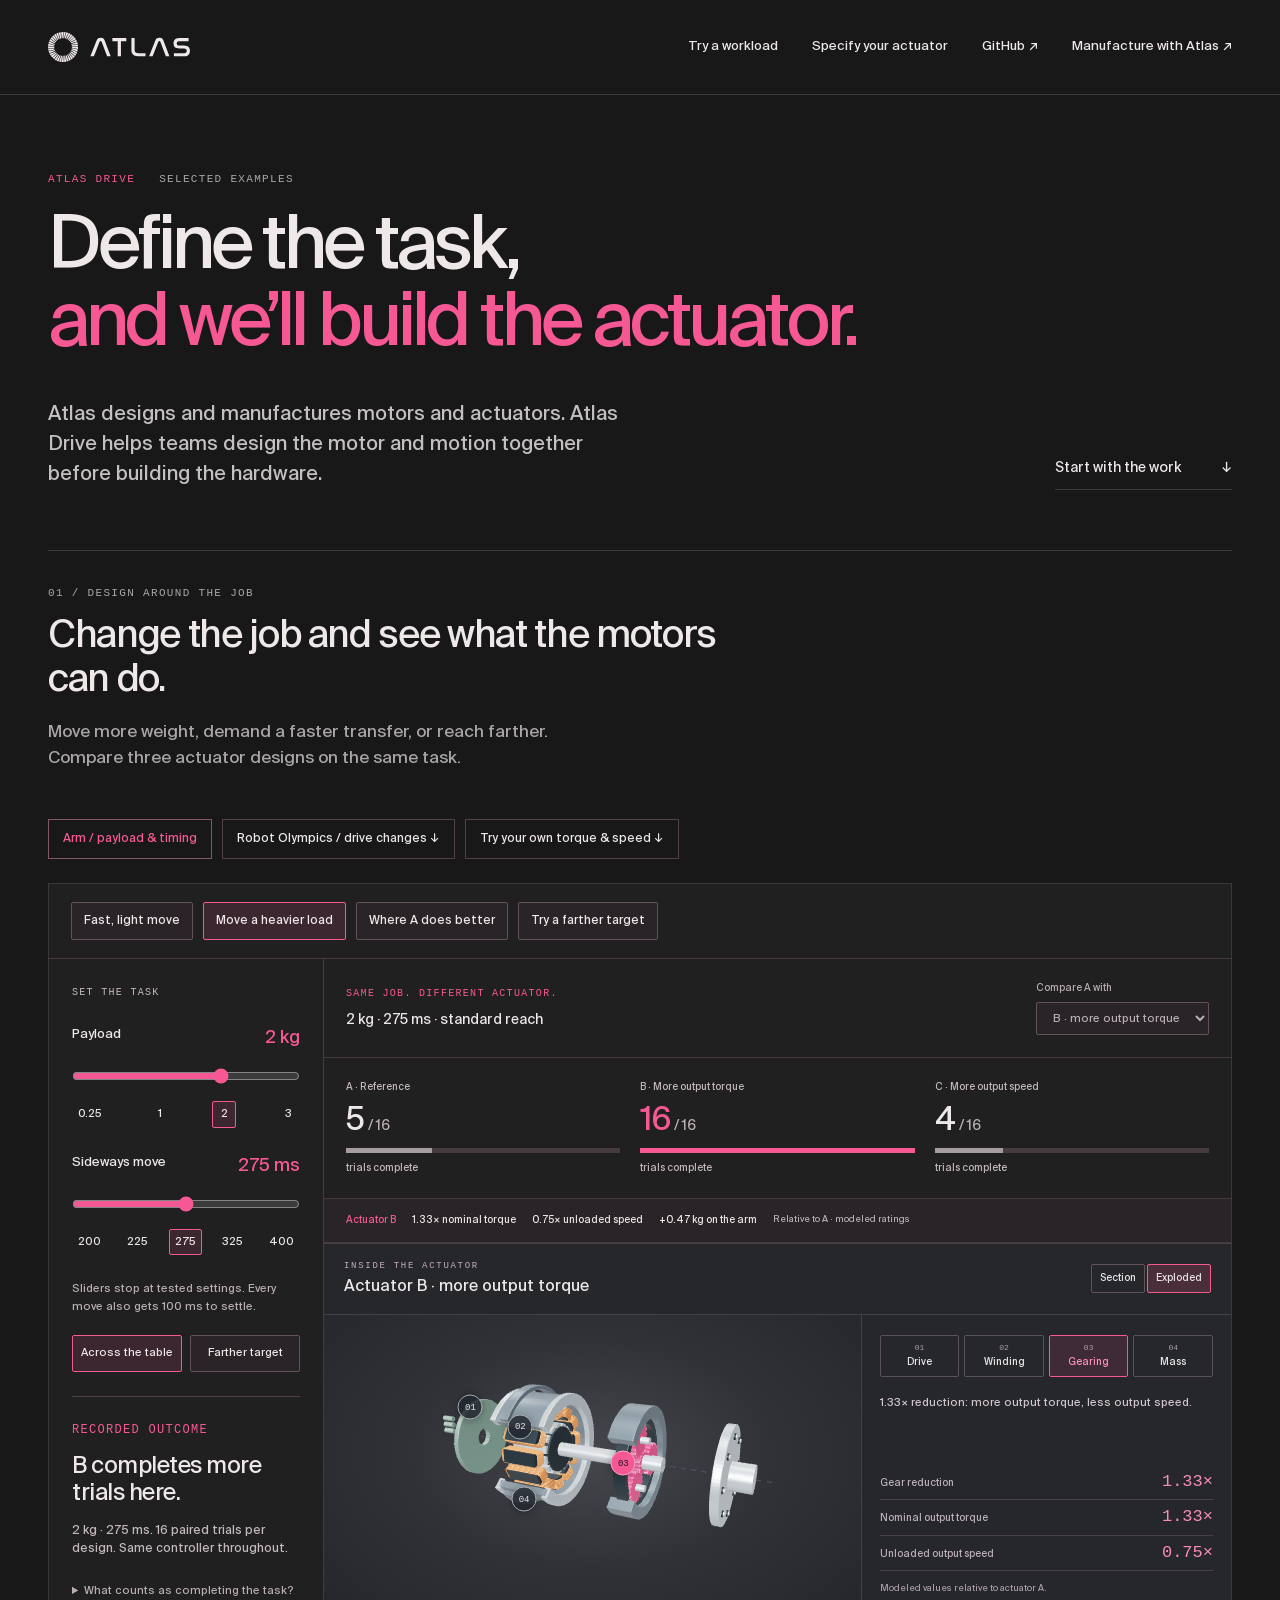
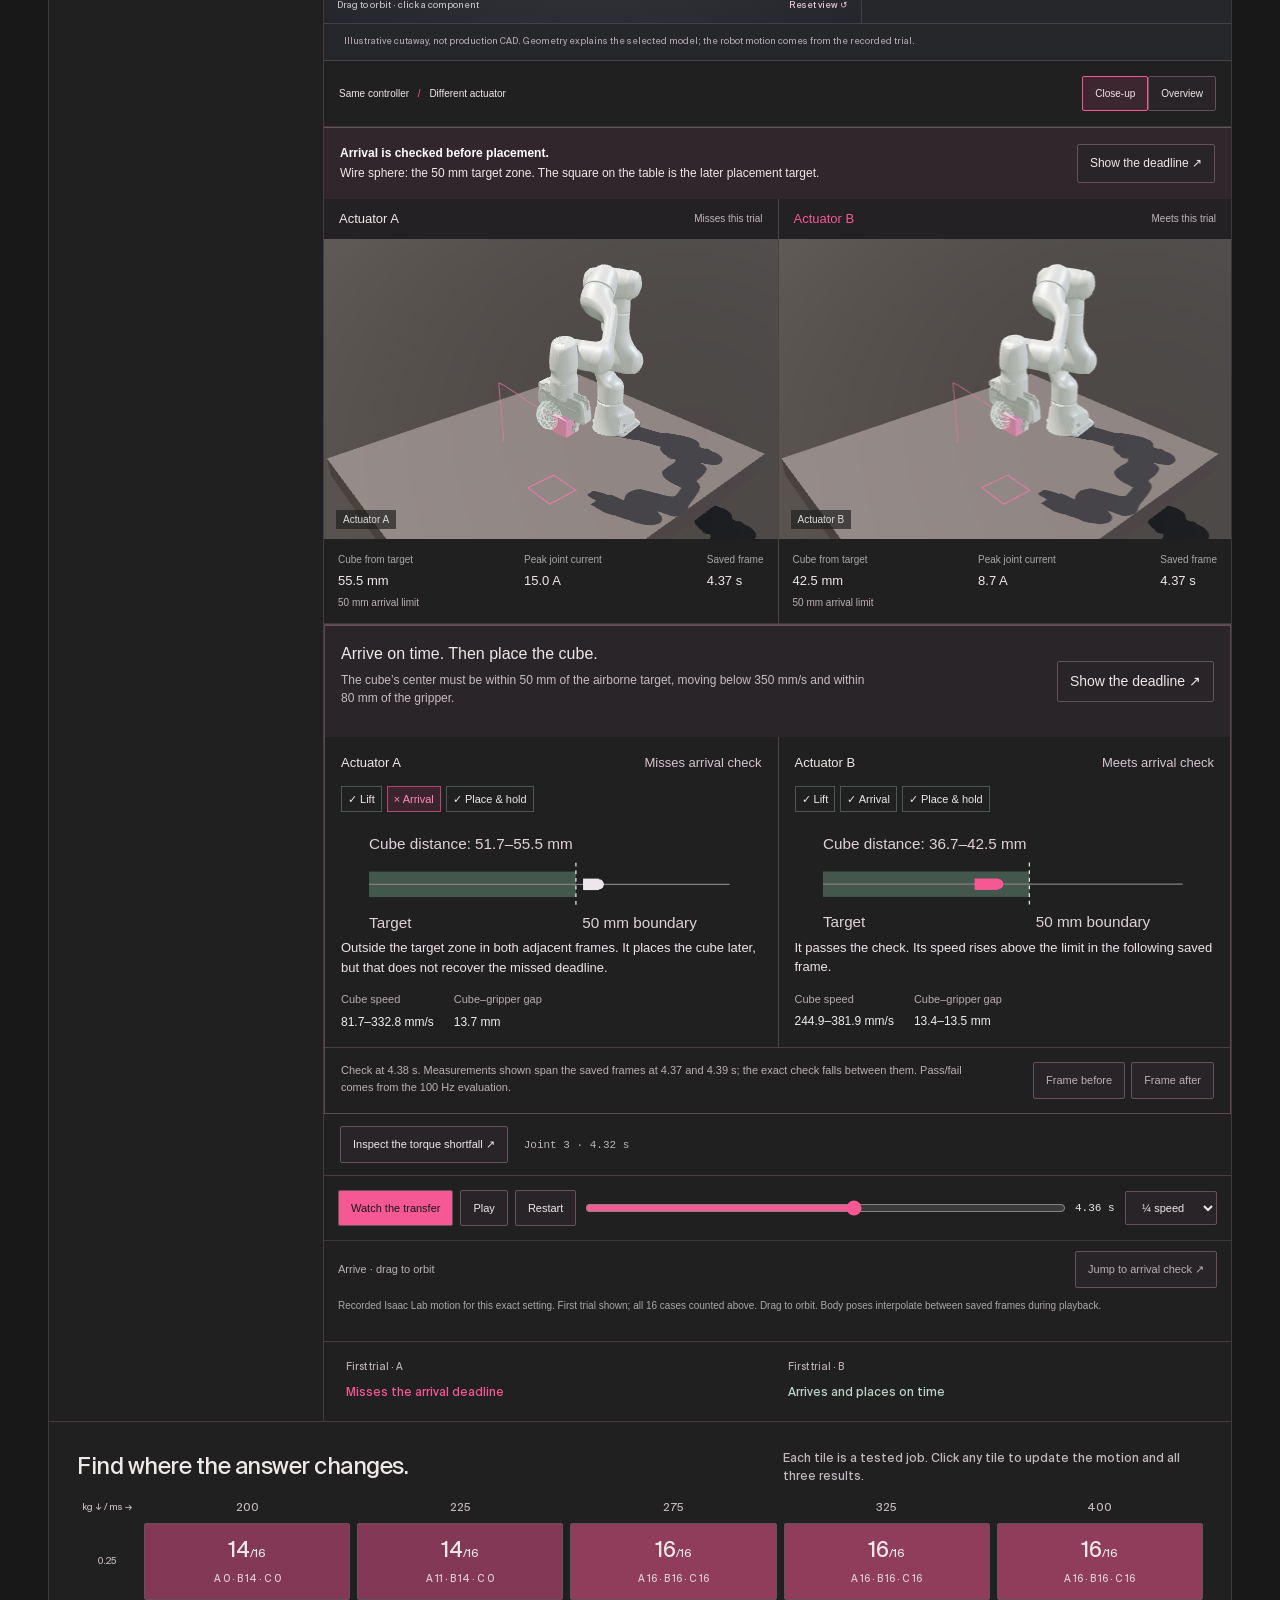
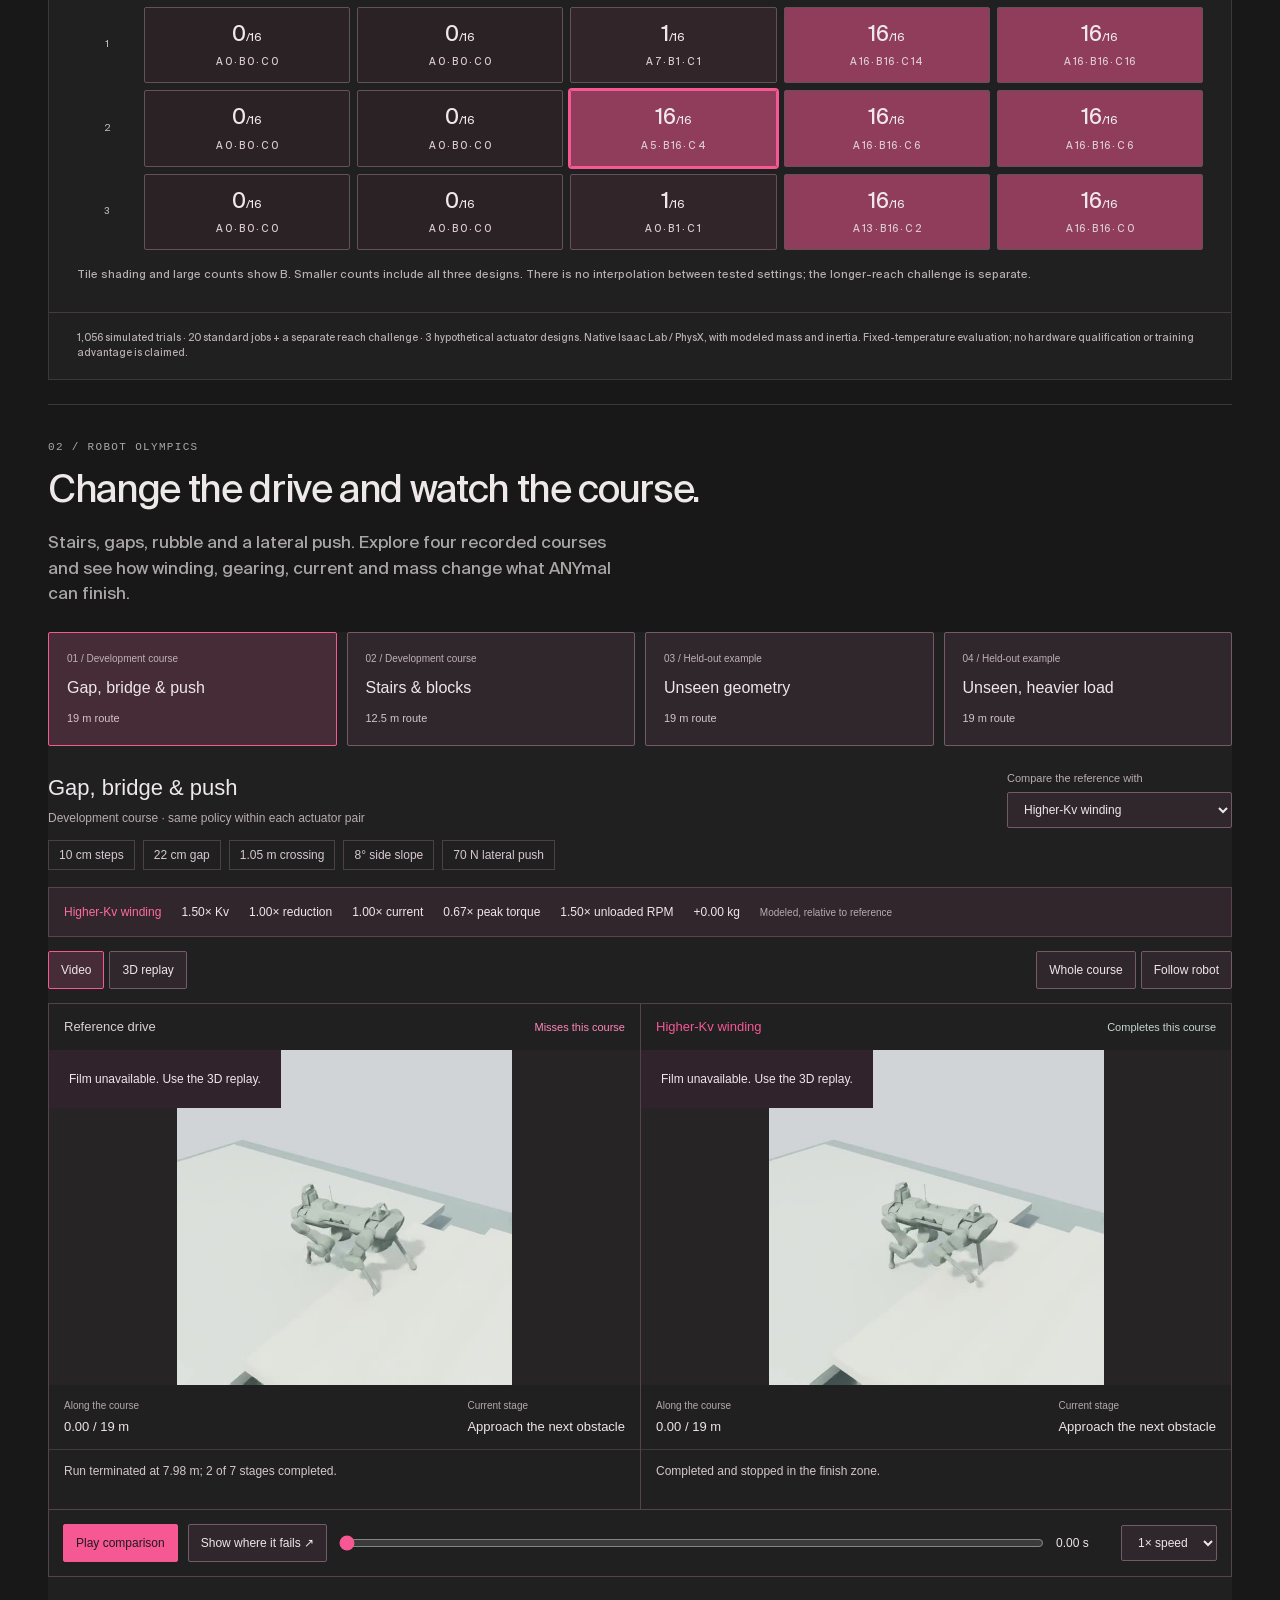
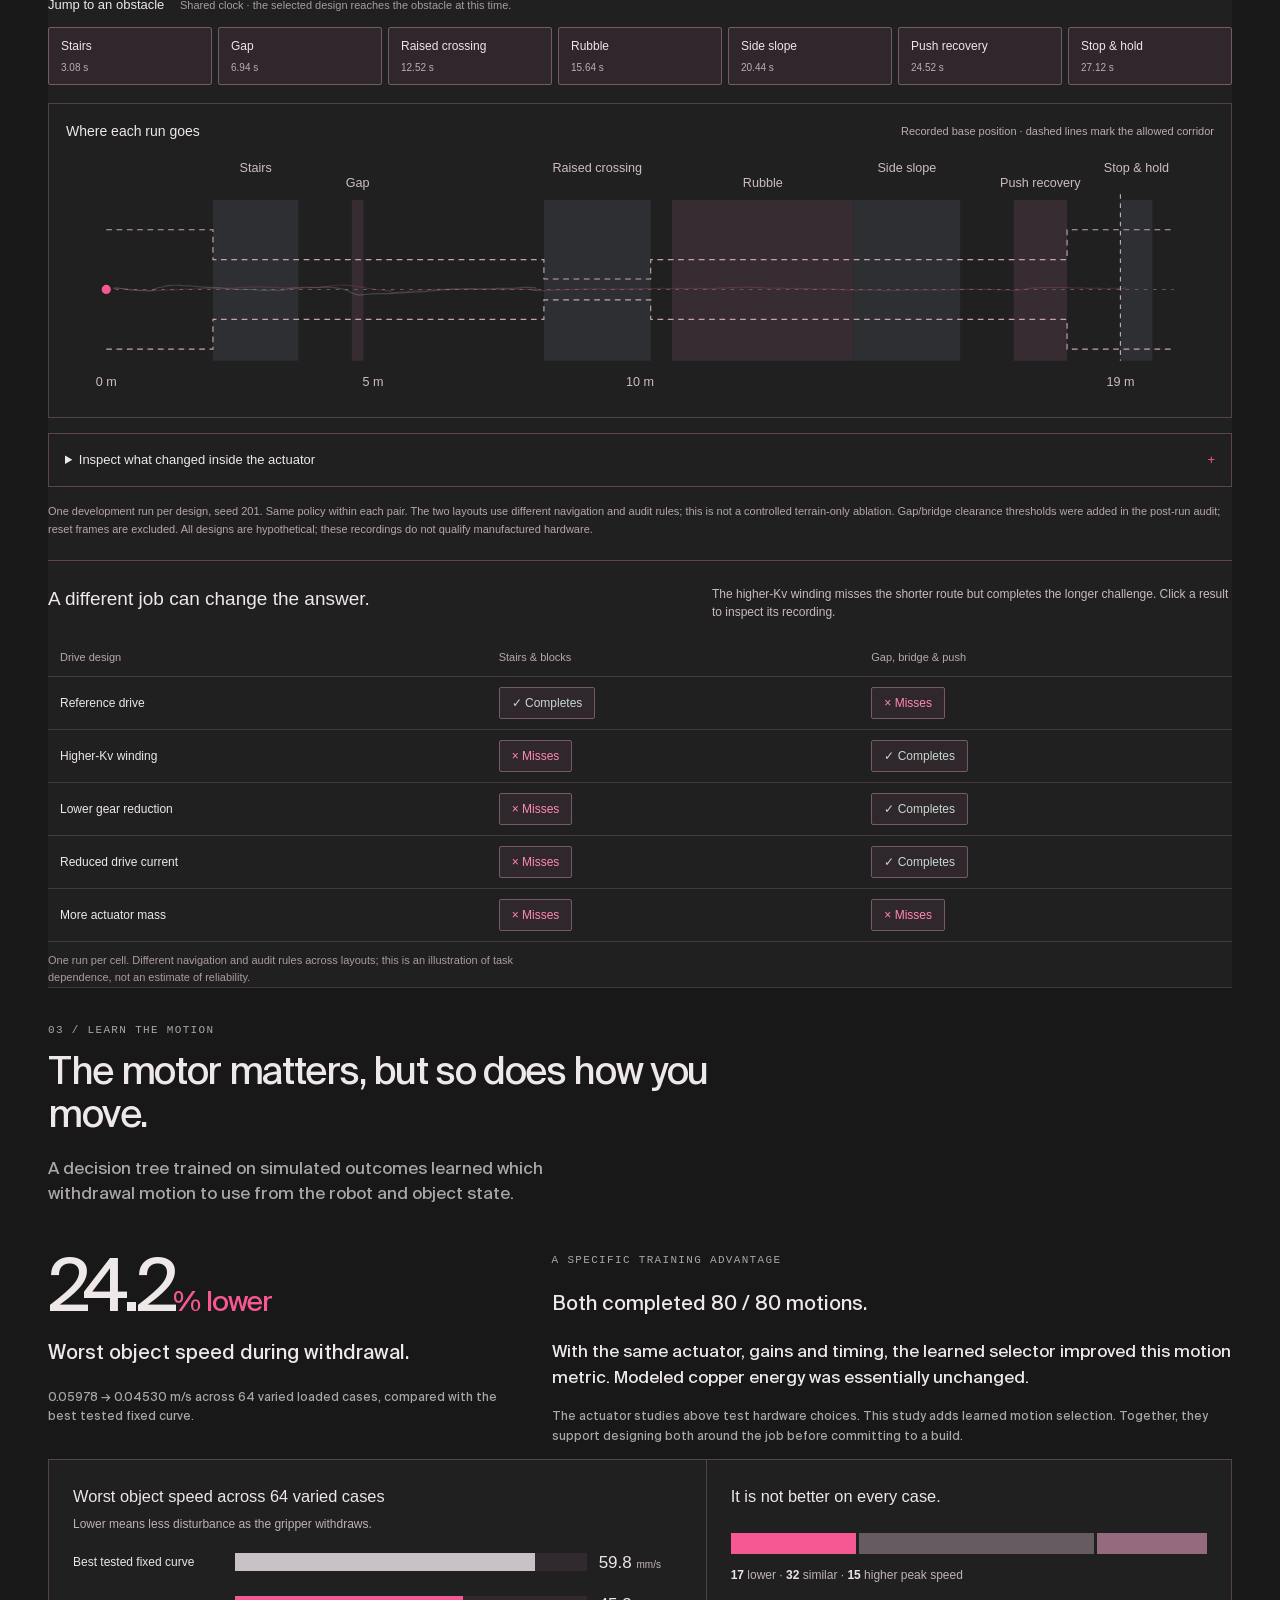
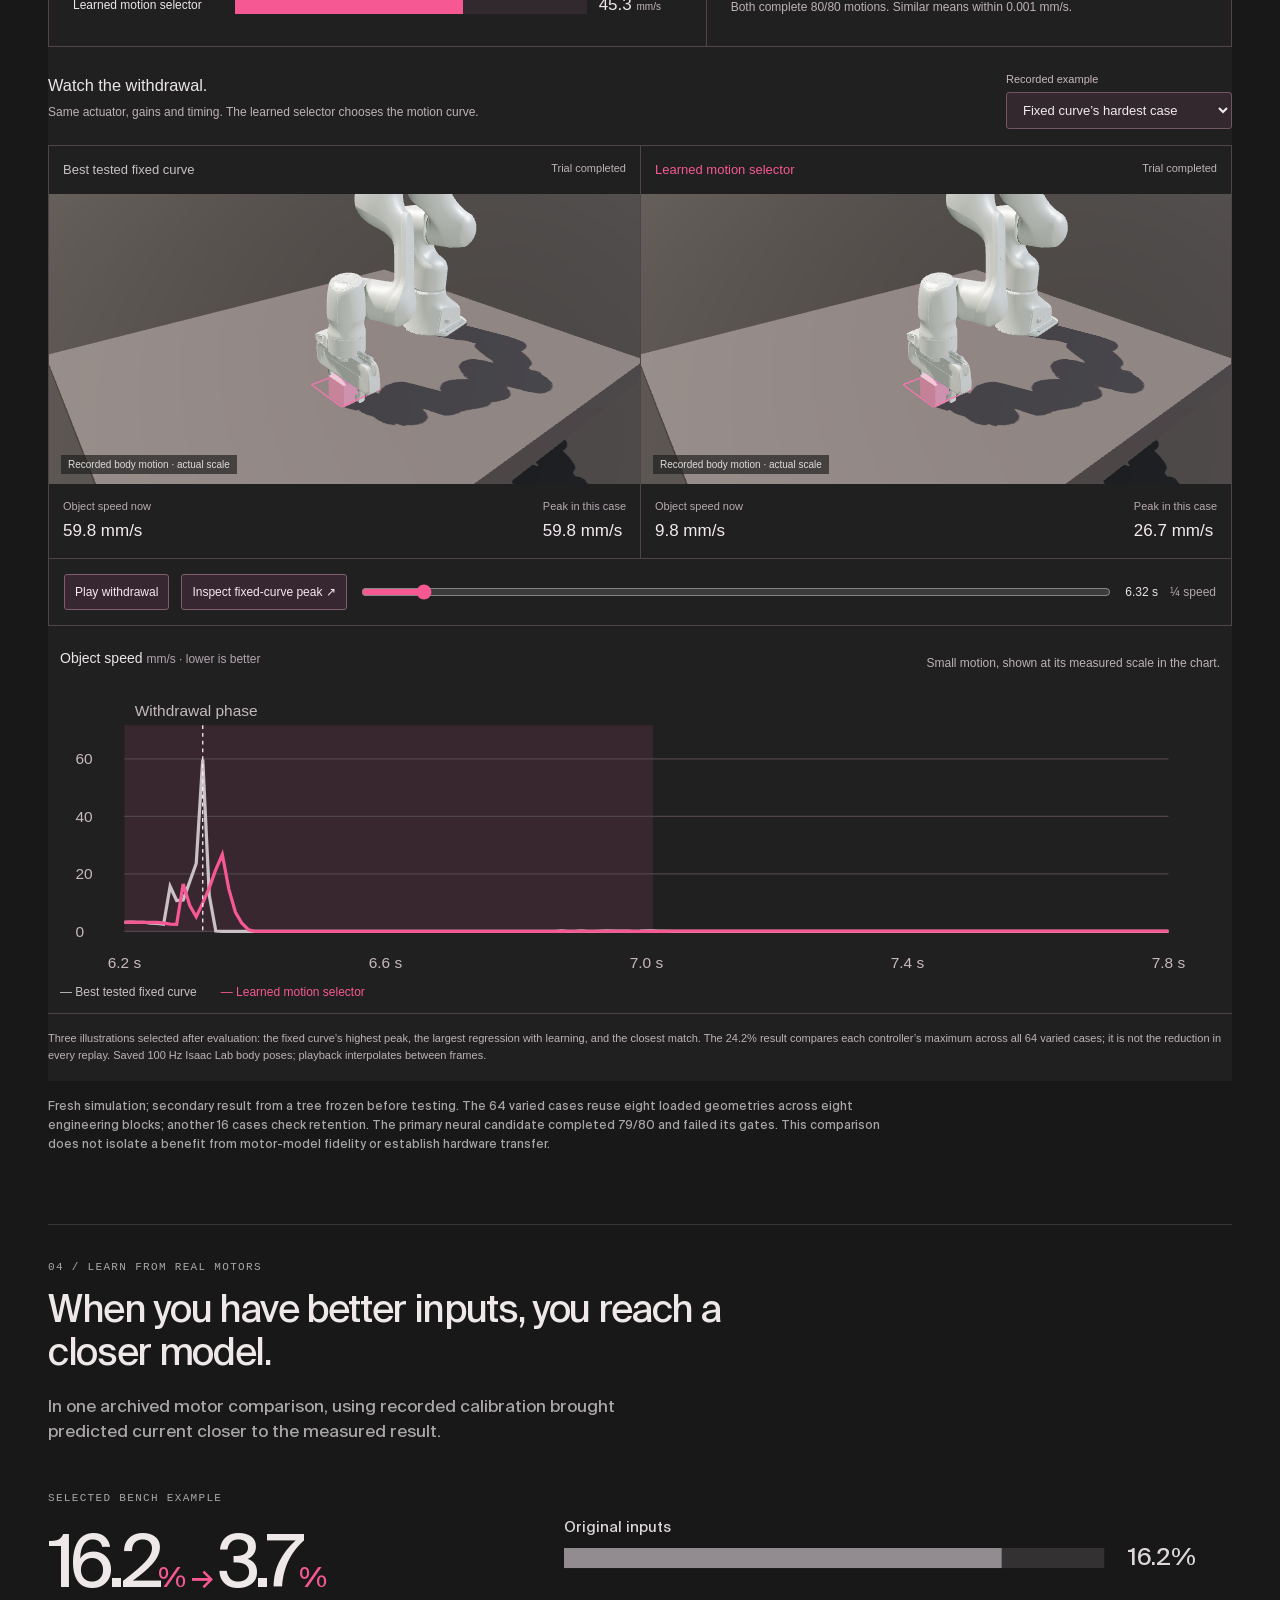
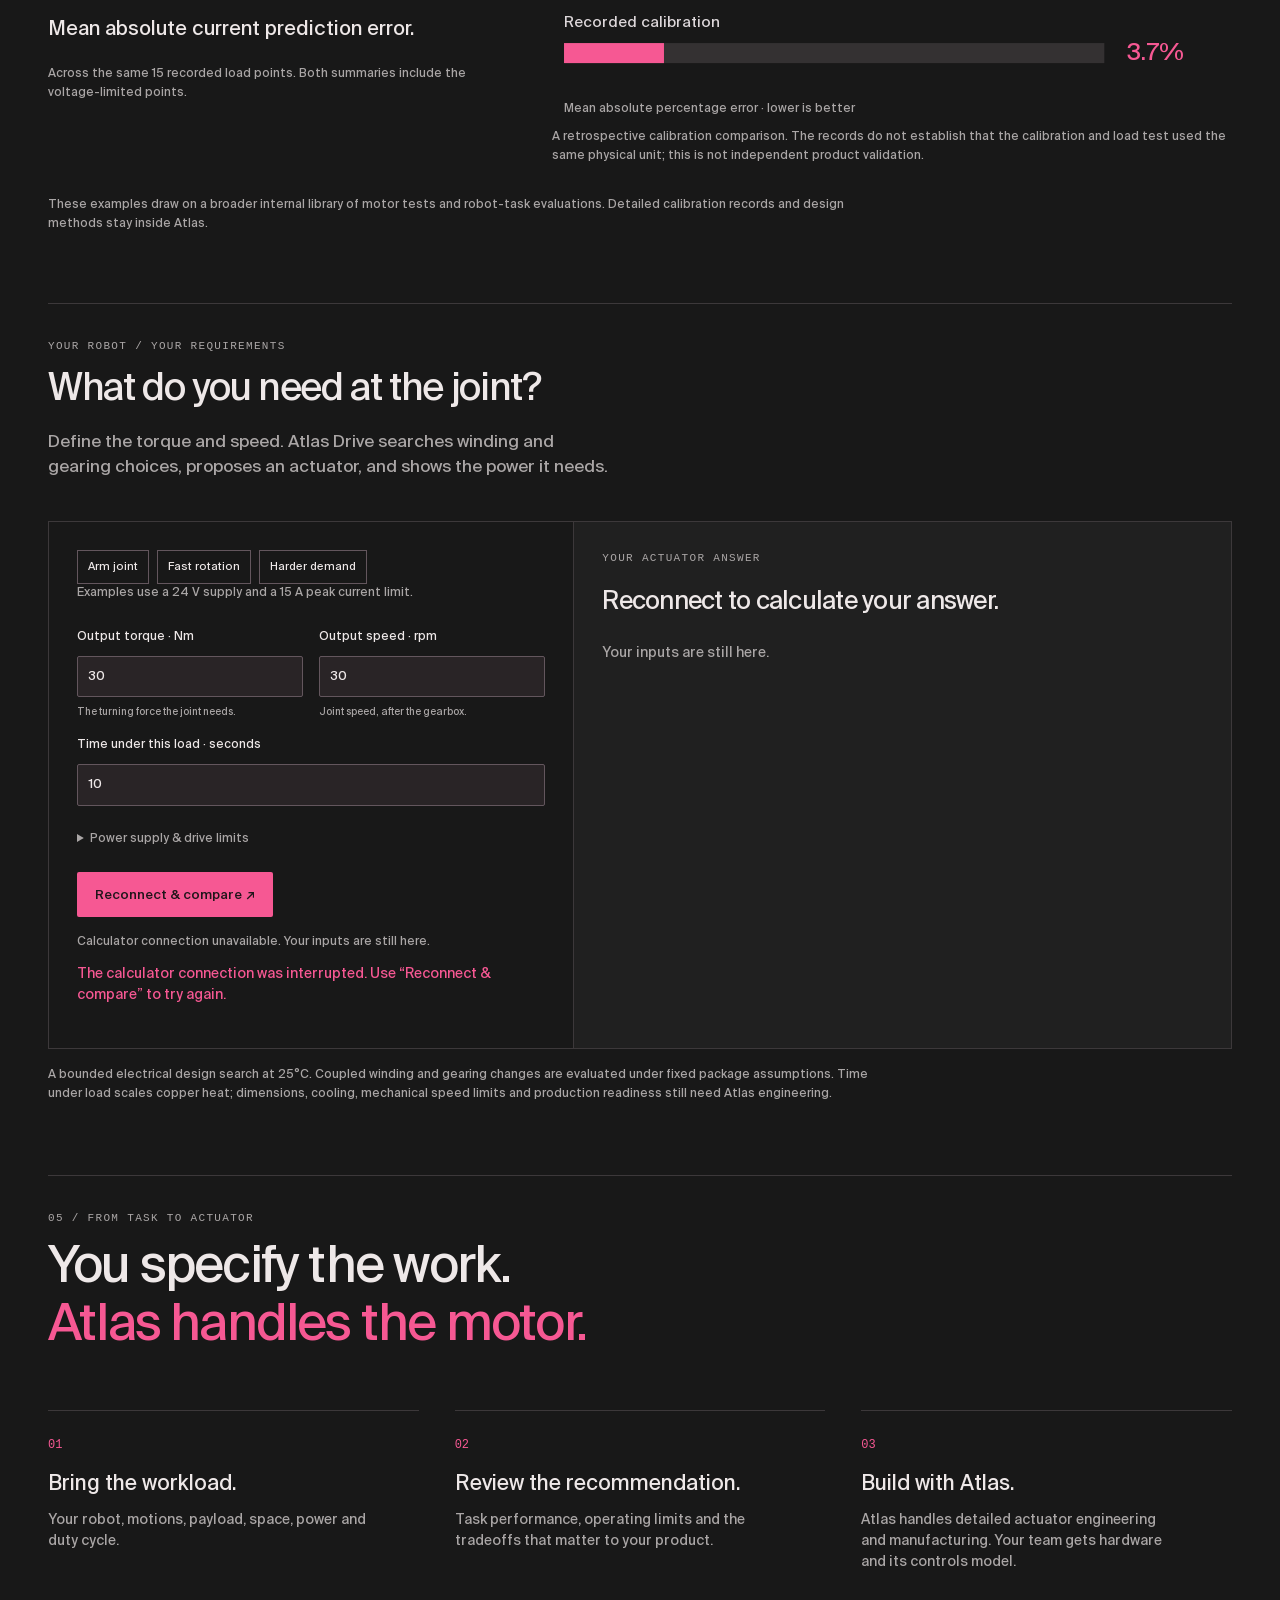
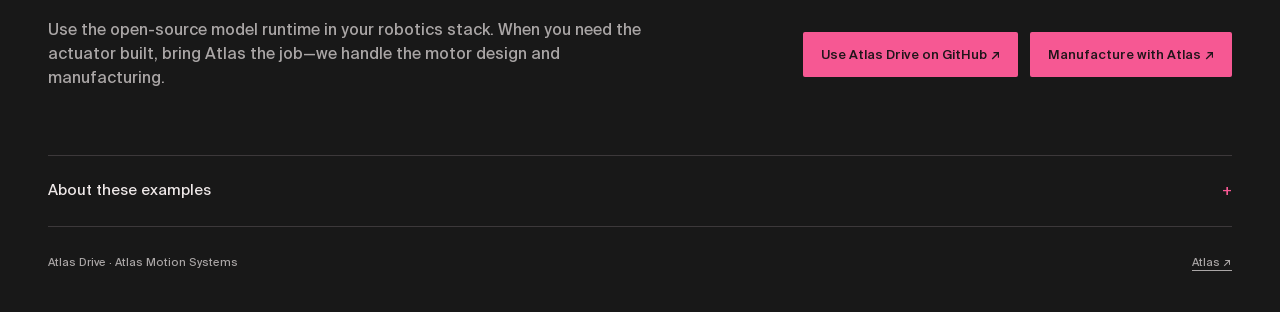
==== index.html @ c0e5ccea "Publish selected Atlas Drive research and interactive demonstrations" ====
<!doctype html>
<html lang="en">
<head>
  <meta name="atlas-drive-api" content="https://theenergynerd--atlas-drive-customer-calculator-api.us-east.modal.run" />
  <meta charset="utf-8" />
  <meta name="viewport" content="width=device-width,initial-scale=1" />
  <title>Atlas Drive — The actuator your robot needs</title>
  <meta name="description" content="Atlas Drive helps teams design the motor and motion together before building the hardware. Explore actuator choices and learned motion in recorded simulations." />
  <meta name="theme-color" content="#181818" />
  <link rel="icon" href="assets/research/brand/atlas.svg" />
  <link rel="stylesheet" href="assets/research/manufacturing.css" />

  <script type="module" src="assets/research/workload.mjs"></script>
  <script type="module" src="assets/research/bench.mjs"></script>
  <script type="module" src="assets/research/course.mjs"></script>

  <script type="module" src="assets/research/task.mjs"></script>
  <script type="module" src="assets/research/motion.mjs"></script>
</head>
<body>
  <a class="skip" href="#main">Skip to content</a>
  <header class="masthead">
    <a href="https://atlasmotion.com/" aria-label="Atlas Motion Systems"><img src="assets/research/brand/atlas.svg" alt="Atlas" width="142" height="30" /></a>
    <nav aria-label="Main navigation"><a href="#workload">Try a workload</a><a href="#your-workload">Specify your actuator</a><a href="https://github.com/pranavatlas/atlas-drive">GitHub ↗</a><a href="https://atlasmotion.com/contact">Manufacture with Atlas ↗</a></nav>
  </header>
  <main id="main">
    <section class="hero">
      <p class="eyebrow">Atlas Drive <span>Selected examples</span></p>
      <h1>Define the task,<br /><span>and we’ll build the actuator.</span></h1>
      <div class="hero-bottom"><p>Atlas designs and manufactures motors and actuators. Atlas Drive helps teams design the motor and motion together before building the hardware.</p><a class="text-link" href="#workload">Start with the work <span aria-hidden="true">↓</span></a></div>
    </section>

    <section id="workload" class="workload-section">
      <div class="section-heading"><p class="eyebrow">01 / Design around the job</p><h2>Change the job and see what the motors can do.</h2><p>Move more weight, demand a faster transfer, or reach farther. Compare three actuator designs on the same task.</p></div>
      <nav class="demo-jumps" aria-label="Motor performance demonstrations"><a href="#workload" aria-current="location">Arm / payload &amp; timing</a><a href="#course-example">Robot Olympics / drive changes ↓</a><a href="#your-workload">Try your own torque &amp; speed ↓</a></nav>
      <div id="task-host" class="task-host"></div>
    </section>

    <section id="course-example" class="course-section">
      <div class="section-heading"><p class="eyebrow">02 / Robot Olympics</p><h2>Change the drive and watch the course.</h2><p>Stairs, gaps, rubble and a lateral push. Explore four recorded courses and see how winding, gearing, current and mass change what ANYmal can finish.</p></div>
      <div id="olympics-host"></div>
    </section>

    <section id="learned-motion" class="bench-section">
      <div class="section-heading"><p class="eyebrow">03 / Learn the motion</p><h2>The motor matters, but so does how you move.</h2><p>A decision tree trained on simulated outcomes learned which withdrawal motion to use from the robot and object state.</p></div>
      <div class="bench-grid"><div><p class="big-number">24.2<span>% lower</span></p><h3>Worst object speed during withdrawal.</h3><p class="small">0.05978 → 0.04530 m/s across 64 varied loaded cases, compared with the best tested fixed curve.</p></div><div><p class="eyebrow">A specific training advantage</p><h3>Both completed 80 / 80 motions.</h3><p>With the same actuator, gains and timing, the learned selector improved this motion metric. Modeled copper energy was essentially unchanged.</p><p class="small">The actuator studies above test hardware choices. This study adds learned motion selection. Together, they support designing both around the job before committing to a build.</p></div></div>
      <div id="learned-motion-host"></div>
      <p class="caption">Fresh simulation; secondary result from a tree frozen before testing. The 64 varied cases reuse eight loaded geometries across eight engineering blocks; another 16 cases check retention. The primary neural candidate completed 79/80 and failed its gates. This comparison does not isolate a benefit from motor-model fidelity or establish hardware transfer.</p>
    </section>

    <section id="hardware-evidence" class="bench-section">
      <div class="section-heading"><p class="eyebrow">04 / Learn from real motors</p><h2>When you have better inputs, you reach a closer model.</h2><p>In one archived motor comparison, using recorded calibration brought predicted current closer to the measured result.</p></div>
      <div class="bench-grid"><div><p class="eyebrow">Selected bench example</p><p class="big-number">16.2<span>% → </span>3.7<span>%</span></p><h3>Mean absolute current prediction error.</h3><p class="small">Across the same 15 recorded load points. Both summaries include the voltage-limited points.</p></div><div><svg id="bench-chart" viewBox="0 0 680 230" role="img" aria-label="Mean absolute current prediction error: original inputs 16.2 percent; recorded calibration 3.7 percent"></svg><p class="small" id="bench-note">A retrospective calibration comparison. The records do not establish that the calibration and load test used the same physical unit; this is not independent product validation.</p></div></div>
      <p class="caption">These examples draw on a broader internal library of motor tests and robot-task evaluations. Detailed calibration records and design methods stay inside Atlas.</p>
    </section>

    <section id="your-workload" class="intake-section">
      <div class="section-heading"><p class="eyebrow">Your robot / Your requirements</p><h2>What do you need at the joint?</h2><p>Define the torque and speed. Atlas Drive searches winding and gearing choices, proposes an actuator, and shows the power it needs.</p></div>
      <div class="intake-grid">
        <form id="drive-form">
          <div class="drive-presets" role="group" aria-label="Example requirements"><button type="button" data-drive-preset="arm">Arm joint</button><button type="button" data-drive-preset="fast">Fast rotation</button><button type="button" data-drive-preset="heavy">Harder demand</button></div>
          <p class="small">Examples use a 24 V supply and a 15 A peak current limit.</p>
          <div class="drive-fields">
            <div><label for="drive-torque">Output torque · Nm</label><input id="drive-torque" type="number" min="0.1" max="500" value="30" step="any" required /><p class="small">The turning force the joint needs.</p></div>
            <div><label for="drive-speed">Output speed · rpm</label><input id="drive-speed" type="number" min="0" max="500" value="30" step="any" required /><p class="small">Joint speed, after the gearbox.</p></div>
            <div><label for="drive-duration">Time under this load · seconds</label><input id="drive-duration" type="number" min="0.1" max="120" value="10" step="any" required /></div>
          </div>
          <details class="drive-supply"><summary>Power supply &amp; drive limits</summary><div class="drive-fields"><div><label for="drive-voltage">Supply · V</label><input id="drive-voltage" type="number" min="6" max="96" value="24" step="any" required /></div><div><label for="drive-current">Peak phase current · A</label><input id="drive-current" type="number" min="1" max="40" value="15" step="any" required /></div></div></details>
          <div class="drive-actions"><button class="primary" id="drive-run" disabled>Compare actuator designs ↗</button></div>
          <p class="small" id="drive-service" role="status">Connecting to the calculator…</p><p id="drive-error" class="load-error" role="alert" hidden></p>
        </form>
        <div class="drive-result" id="drive-result" aria-live="polite"><p class="eyebrow">Your actuator answer</p><h3 id="drive-result-title">Define the job. Get a design proposal.</h3><p id="drive-result-copy">An electrical design proposal at your torque and speed.</p>
          <div id="drive-results-content" hidden>
            <p id="drive-power" class="small"></p>
            <div id="drive-power-proposal" class="drive-power-proposal" hidden><p class="eyebrow">Same job / proposed power</p><h4 id="drive-proposal-spec"></h4><p id="drive-proposal-note" class="small"></p><button type="button" class="primary" id="drive-apply-power">Use this power specification ↗</button></div>
            <div id="drive-adjustments"></div><p id="drive-adjustments-note" class="small" hidden>Or change the job to keep your current supply. These are individually evaluated points, not guaranteed continuous limits.</p>
            <label for="drive-candidate" id="drive-compare-label">Compare designs</label><select id="drive-candidate"></select>
            <p class="small"><a href="#drive-hardware-host">Inspect the actuator cutaways ↓</a></p>
            <div class="drive-answer-metrics"><div><span>Modeled output</span><strong id="drive-delivered"></strong></div><div><span>Phase current</span><strong id="drive-current-result"></strong></div><div><span>Copper heat this run</span><strong id="drive-heat"></strong></div></div>
            <svg id="drive-chart" viewBox="0 0 620 250" role="img" aria-label="Requested and modeled output torque across joint speeds"></svg><p class="drive-legend"><span>┄ Your torque request</span><span>— Modeled output</span></p><p class="small" id="drive-candidate-note"></p><button type="button" id="drive-brief-open" class="primary">View this answer ↗</button>
          </div>
        </div>
      </div>
      <div id="drive-hardware-host" class="drive-hardware-host" hidden></div>
      <p class="caption">A bounded electrical design search at 25°C. Coupled winding and gearing changes are evaluated under fixed package assumptions. Time under load scales copper heat; dimensions, cooling, mechanical speed limits and production readiness still need Atlas engineering.</p>
    </section>

    <section id="delivery" class="delivery-section">
      <div class="section-heading"><p class="eyebrow">05 / From task to actuator</p><h2>You specify the work.<br /><span>Atlas handles the motor.</span></h2></div>
      <ol class="delivery-steps"><li><span class="step-no">01</span><h3>Bring the workload.</h3><p>Your robot, motions, payload, space, power and duty cycle.</p></li><li><span class="step-no">02</span><h3>Review the recommendation.</h3><p>Task performance, operating limits and the tradeoffs that matter to your product.</p></li><li><span class="step-no">03</span><h3>Build with Atlas.</h3><p>Atlas handles detailed actuator engineering and manufacturing. Your team gets hardware and its controls model.</p></li></ol>
      <div class="delivery-close"><p>Use the open-source model runtime in your robotics stack. When you need the actuator built, bring Atlas the job—we handle the motor design and manufacturing.</p><div class="delivery-links"><a class="primary" href="https://github.com/pranavatlas/atlas-drive">Use Atlas Drive on GitHub ↗</a><a class="primary" href="https://atlasmotion.com/contact">Manufacture with Atlas ↗</a></div></div>
    </section>

    <section id="methods" class="methods">
      <details><summary>About these examples <span aria-hidden="true">+</span></summary><div class="notes-grid">
        <div><h3>What the arm result shows.</h3><p>Recorded arm trials compare three hypothetical actuator designs with the same controller. Payload, timing and reach change which designs complete the task. Some jobs remain out of reach. These are simulated retrofits, not qualified hardware.</p></div>
        <div><h3>Where training and bench evidence fit.</h3><p>The trained selector supports a specific learning benefit over fixed motion curves in simulation. The separate bench comparison supports measured calibration. Neither isolates a unique motor-model training advantage or validates the arm retrofit on hardware. Full records, including failed gates, stay internal.</p></div>
      </div></details>
    </section>
  </main>
  <footer><span>Atlas Drive · Atlas Motion Systems</span><div><a href="https://atlasmotion.com/">Atlas ↗</a></div></footer>

  <dialog id="drive-brief"><form method="dialog"><button class="close" aria-label="Close engineering brief">×</button></form><p class="eyebrow">Atlas Drive / Engineering brief</p><h2>Your workload</h2><div id="drive-brief-content"></div><div class="brief-actions"><button id="drive-print" class="primary">Print / save PDF</button></div></dialog>
</body>
</html>
---- assets/research/manufacturing.css ----
@font-face{font-family:Suisse;src:url('brand/SuisseIntl-Book.woff') format('woff');font-weight:300 400;font-display:swap}
@font-face{font-family:Suisse;src:url('brand/SuisseIntl-Medium.woff') format('woff');font-weight:500 700;font-display:swap}
:root{color-scheme:dark;--paper:#181818;--panel:#202020;--ink:#eee8e8;--muted:#aaa6a6;--line:#3c383a;--pink:#f65893;--mono:ui-monospace,SFMono-Regular,Consolas,monospace}
*{box-sizing:border-box}html{scroll-behavior:smooth;scroll-padding-top:30px}body{margin:0;background:var(--paper);color:var(--ink);font:17px/1.5 Suisse,Arial,sans-serif;-webkit-font-smoothing:antialiased}a{color:inherit;text-underline-offset:4px}button,input,select{font:inherit}button,select,summary{cursor:pointer}button:disabled,select:disabled{cursor:wait;opacity:.6}a:focus-visible,button:focus-visible,select:focus-visible,summary:focus-visible{outline:3px solid var(--pink);outline-offset:4px}[hidden]{display:none!important}::selection{background:#74344c}.skip{position:fixed;top:-100px;padding:15px;background:var(--paper);z-index:10}.skip:focus{top:0}.masthead,main,footer{max-width:1320px;margin:auto;padding-inline:48px}.masthead{display:flex;align-items:center;justify-content:space-between;padding-block:32px;border-bottom:1px solid var(--line)}.masthead nav{display:flex;gap:34px;font-size:13px}.masthead a{text-decoration:none}.masthead img{display:block}.hero{padding:76px 0 60px}.eyebrow{text-transform:uppercase;letter-spacing:.12em;font:11px/1.5 var(--mono);color:var(--muted);margin:0 0 22px}.hero .eyebrow{color:var(--pink);display:flex;gap:24px}.hero .eyebrow span{color:var(--muted)}h1,h2,h3,p{margin-top:0}h1{font-size:clamp(48px,5.8vw,80px);line-height:1.04;letter-spacing:-.055em;font-weight:400;margin-bottom:36px}h1 span,.delivery-section h2 span{color:var(--pink)}.hero-bottom{display:flex;justify-content:space-between;align-items:end;gap:36px}.hero-bottom p{max-width:600px;font-size:20px;color:#c5c0c0;margin-bottom:0}.text-link{display:flex;gap:40px;white-space:nowrap;text-decoration:none;font-size:14px;border-bottom:1px solid var(--line);padding-block:10px}.section-heading{padding-block:34px 24px;max-width:720px}.section-heading .eyebrow{margin-bottom:14px}.section-heading h2{font-size:clamp(30px,3vw,42px);font-weight:400;letter-spacing:-.035em;line-height:1.13;margin-bottom:18px}.section-heading>p:last-child{color:var(--muted);max-width:570px;margin-bottom:0}.workload-section{border-top:1px solid var(--line)}.workbench{border:1px solid var(--line);display:grid;grid-template-columns:310px minmax(0,1fr);background:var(--panel);margin-top:12px}.job-panel{padding:28px;border-right:1px solid var(--line)}.job-panel label{display:block;font-size:13px;margin:18px 0 9px}.job-panel select{width:100%;font-size:13px;padding:12px 9px;border:1px solid #63565d;border-radius:2px;background:#292426;color:var(--ink)}.job-spec{margin:24px 0;font-size:12px}.job-spec>div{display:flex;justify-content:space-between;gap:8px;padding:10px 0;border-bottom:1px solid var(--line)}dt{color:var(--muted)}dd{margin:0;text-align:right}.small,.caption,.viewer-note{font-size:12px;line-height:1.6;color:var(--muted)}.job-panel>.small{margin-top:12px}.recommendation{border-top:1px solid var(--line);margin-top:24px;padding-top:20px}.recommendation .eyebrow{color:var(--pink);margin-bottom:12px}.recommendation h3{font-size:23px;font-weight:400;letter-spacing:-.02em;line-height:1.15;margin-bottom:12px}.recommendation>p:last-child{font-size:13px;color:var(--muted)}.primary{display:inline-flex;align-items:center;justify-content:space-between;gap:24px;background:var(--pink);color:#20151a;border:0;border-radius:2px;padding:13px 18px;font-size:13px;font-weight:500;text-decoration:none}.job-panel .primary{width:100%;margin-top:10px}.evidence-panel{min-width:0;display:flex;flex-direction:column}.viewer-heading{display:flex;align-items:center;justify-content:space-between;padding:15px 20px;border-bottom:1px solid var(--line);gap:16px;font-size:12px}.viewer-heading [role=group]{display:flex;gap:6px}.viewer-heading button{padding:7px 10px;background:transparent;border:1px solid transparent;color:var(--muted);font-size:12px;border-radius:2px}.viewer-heading button[aria-pressed=true]{color:var(--ink);border-color:#73656c;background:#33262c}#arm-video{width:100%;display:block;aspect-ratio:16/9;background:#151515}#replay-panel iframe{display:block;width:100%;height:470px;border:0;background:#181818}.viewer-note{padding:12px 20px;margin-bottom:0;border-bottom:1px solid var(--line)}.outcomes{padding:22px 24px 18px;margin-top:auto}.outcome-head{display:flex;justify-content:space-between;align-items:start;gap:12px}.outcome-head h3{font-size:14px;font-weight:400;max-width:340px;margin-bottom:20px}.outcome-head>span{font:10px/1.4 var(--mono);color:var(--muted);white-space:nowrap}.result-row{display:grid;grid-template-columns:125px minmax(0,1fr) 60px;align-items:center;gap:14px;font-size:12px;margin-bottom:17px}.result-row strong{font:14px var(--mono);text-align:right}.bar-track{background:#343132;height:13px}.bar-track i{display:block;background:#928c90;height:100%;transition:width .3s ease}.selected .bar-track i{background:var(--pink)}.selected>span,.selected strong{color:var(--pink)}.outcomes>.small{margin-bottom:0}.caption{max-width:850px;margin:17px 0 50px}.load-error{color:var(--pink);font-size:14px}.evidence-section{border-top:1px solid var(--line);padding-bottom:64px}.evidence-grid{display:grid;grid-template-columns:1fr 1fr;gap:64px;padding:28px 0}.evidence-grid>div+div{border-left:1px solid var(--line);padding-left:64px}.evidence-grid .eyebrow{margin-bottom:12px}.big-number{font-size:72px;letter-spacing:-.065em;line-height:1.1;margin-bottom:20px}.big-number span{font-size:28px;color:var(--pink);letter-spacing:-.04em}.evidence-grid h3{font-size:22px;font-weight:400;letter-spacing:-.02em}.evidence-grid .small{max-width:410px;margin-top:24px}.loss-bars>div{display:grid;grid-template-columns:70px 1fr 55px;gap:14px;font-size:12px;align-items:center;min-height:33px}.loss-bars i{height:7px;background:#93888d}.loss-bars>div:last-child i{background:var(--pink)}.loss-bars b{font:12px var(--mono);text-align:right}.handoff-line{display:flex;align-items:center;gap:12px;min-height:66px;font-size:12px}.handoff-line span:nth-child(even){color:var(--pink)}.delivery-section{border-top:1px solid var(--line);padding-bottom:64px}.delivery-section h2{font-size:clamp(36px,4vw,54px)}.delivery-steps{list-style:none;padding:0;margin:12px 0 32px;display:grid;grid-template-columns:repeat(3,1fr);gap:36px}.delivery-steps li{border-top:1px solid var(--line);padding-top:20px}.step-no{font:12px var(--mono);color:var(--pink)}.delivery-steps h3{font-size:21px;font-weight:400;line-height:1.2;margin:16px 0 12px}.delivery-steps p{color:var(--muted);font-size:14px;max-width:320px}.delivery-close{display:flex;align-items:center;justify-content:space-between;gap:40px}.delivery-close p{max-width:630px;color:var(--muted);font-size:16px;margin:0}.delivery-close .primary{white-space:nowrap}.methods{border-top:1px solid var(--line);border-bottom:1px solid var(--line);padding:24px 0}.methods summary{display:flex;justify-content:space-between;list-style:none;font-size:15px}.methods summary span{color:var(--pink)}.notes-grid{display:grid;grid-template-columns:1fr 1fr;gap:22px 60px;padding:30px 0 10px}.notes-grid h3{font-size:15px;font-weight:500;margin-bottom:12px}.notes-grid p{color:var(--muted);font-size:13px;max-width:510px}.research-links{display:flex;flex-wrap:wrap;gap:15px 30px;font-size:12px;padding-bottom:12px}footer{display:flex;justify-content:space-between;gap:24px;padding-block:28px 40px;color:var(--muted);font-size:11px}footer>div{display:flex;gap:24px}dialog{color:var(--ink);background:var(--panel);border:1px solid #6a5360;width:min(660px,calc(100vw - 36px));max-height:90vh;padding:36px}dialog::backdrop{background:#000b}dialog .close{float:right;background:transparent;border:0;color:var(--ink);font-size:28px;line-height:1}dialog h2{font-size:32px;line-height:1.1;font-weight:400;letter-spacing:-.04em}dialog .job-spec{font-size:14px}dialog .brief-status{color:var(--pink);font-size:22px}dialog p{font-size:14px}.brief-actions{display:flex;gap:24px;align-items:center;margin-top:25px;font-size:12px}
@media(min-width:1500px){.hero{padding-top:90px}}@media(max-width:1000px){.masthead,main,footer{padding-inline:26px}.workbench{grid-template-columns:280px minmax(0,1fr)}.job-panel{padding:22px}.hero-bottom p{max-width:550px}.evidence-grid{gap:32px}.evidence-grid>div+div{padding-left:32px}.outcome-head{display:block}.outcome-head>span{display:block;margin-bottom:16px}.outcome-head h3{margin-bottom:6px}.result-row{grid-template-columns:110px 1fr 53px;gap:8px}.delivery-close{align-items:start;flex-direction:column;gap:20px}}
@media(max-width:760px){.masthead,main,footer{padding-inline:20px}.masthead{padding-block:24px}.masthead img{width:110px;height:auto}.masthead nav{gap:15px;font-size:11px}.masthead nav a:last-child{display:none}.hero{padding:45px 0 44px}.hero .eyebrow{gap:12px;font-size:9px}.hero-bottom{display:block}.hero-bottom p{font-size:18px}.hero-bottom .text-link{display:inline-flex;margin-top:24px}.workbench{display:flex;flex-direction:column}.job-panel{border-right:0;border-bottom:1px solid var(--line)}.job-panel .eyebrow{margin-bottom:14px}.job-spec{margin:12px 0}.recommendation{margin-top:20px}.evidence-panel{width:100%}.viewer-heading{padding-inline:14px}.viewer-note{padding-inline:16px}.outcomes{padding:20px 16px}.outcome-head>span{margin-bottom:16px}.result-row{grid-template-columns:112px 1fr 53px}.evidence-grid{grid-template-columns:1fr;gap:32px}.evidence-grid>div+div{border-left:0;border-top:1px solid var(--line);padding:28px 0 0}.evidence-section{padding-bottom:26px}.big-number{font-size:64px}.delivery-steps{grid-template-columns:1fr;gap:10px}.delivery-steps li{display:grid;grid-template-columns:35px 1fr;column-gap:12px}.delivery-steps h3{margin:0 0 10px}.delivery-steps p{grid-column:2;max-width:none}.step-no{padding-top:6px}.notes-grid{grid-template-columns:1fr;gap:12px}.delivery-section{padding-bottom:38px}footer{flex-direction:column;gap:10px}.caption{margin-bottom:32px}.brief-actions{flex-wrap:wrap}.job-panel select{font-size:14px}dialog{padding:26px}#replay-panel iframe{height:670px}}
@media(prefers-reduced-motion:reduce){html{scroll-behavior:auto}.bar-track i{transition:none}}
@media print{body>*:not(dialog){display:none!important}dialog[open]{position:static;display:block;width:100%;max-height:none;border:0;background:white;color:black;padding:0}dialog form,.brief-actions{display:none!important}dialog .eyebrow,dialog .brief-status,dialog .small,dialog dt{color:#333}dialog::backdrop{background:white}}
.result-row strong{white-space:nowrap}@media(max-width:1000px){.result-row{grid-template-columns:110px minmax(0,1fr) 60px}}
.intake-section{border-top:1px solid var(--line);padding-bottom:20px}.intake-grid{display:grid;grid-template-columns:minmax(0,1fr) minmax(0,1.25fr);border:1px solid var(--line);margin-top:16px}.intake-grid form,.drive-result{padding:28px;min-width:0}.intake-grid form{border-right:1px solid var(--line)}.intake-grid label{display:block;font-size:12px;margin-bottom:10px}.intake-grid input,.intake-grid select{background:#292426;color:var(--ink);border:1px solid #63565d;padding:10px;font-size:13px;width:100%;min-width:0;border-radius:2px}.intake-grid input:focus-visible{outline:3px solid var(--pink);outline-offset:3px}.intake-grid input[type=file]{padding:14px;font-size:12px}.intake-grid input::file-selector-button{background:#45363e;color:var(--ink);border:0;padding:8px;margin-right:12px;cursor:pointer}.intake-grid code{overflow-wrap:anywhere}.drive-fields{display:grid;grid-template-columns:1fr 1fr;gap:16px;margin:24px 0}.drive-fields>div:last-child{grid-column:1/-1}.drive-actions{display:flex;gap:12px;align-items:center;margin-bottom:16px}.drive-actions>button:last-child{font-size:12px;color:var(--ink);background:none;border:0;text-decoration:underline}.drive-result{background:var(--panel)}.drive-result h3{font-weight:400;font-size:25px;line-height:1.2;letter-spacing:-.03em}.drive-result>p:not(.eyebrow){font-size:14px;color:var(--muted)}#drive-chart{width:100%;height:auto;display:block;margin-top:20px}.drive-legend{display:flex;gap:20px;font-size:11px;color:#bbb5b9}.drive-legend span:last-child{color:var(--pink)}#drive-brief .job-spec dd{max-width:65%;overflow-wrap:anywhere}@media(max-width:760px){.intake-grid{grid-template-columns:1fr}.intake-grid form{border-right:0;border-bottom:1px solid var(--line)}.intake-grid form,.drive-result{padding:20px}.drive-actions{flex-wrap:wrap}}
.bench-section{border-top:1px solid var(--line);padding-bottom:45px}.bench-grid{display:grid;grid-template-columns:minmax(0,.8fr) minmax(0,1.2fr);gap:50px;margin-top:20px}.bench-grid>div{min-width:0}.bench-grid label{display:block;font-size:12px;margin-bottom:8px}.bench-grid select{width:100%;background:#292426;color:var(--ink);font-size:13px;border:1px solid #63565d;padding:12px;margin-bottom:28px}.bench-grid h3{font-size:20px;font-weight:400}.bench-grid svg{width:100%;height:auto}.bench-grid .big-number{margin-bottom:8px}.bench-section .caption{margin-bottom:24px}.bench-notes{border-top:1px solid var(--line);padding-top:16px}.bench-notes summary{font-size:13px}.bench-notes .notes-grid{padding-top:22px;font-size:13px;color:var(--muted)}@media(max-width:760px){.bench-grid{grid-template-columns:1fr;gap:16px}.bench-grid>div:last-child{grid-row:1}.bench-grid select{margin-bottom:18px}.bench-section{padding-bottom:30px}}
.timing-explorer{border:1px solid var(--line);border-top:0;padding:20px 24px}.timing-explorer summary{display:flex;justify-content:space-between;font-size:13px;list-style:none}.timing-explorer summary span{color:var(--pink)}.timing-inner{display:grid;grid-template-columns:1fr 1.2fr;gap:40px;padding-top:28px}.timing-inner h3{font-size:24px;font-weight:400;letter-spacing:-.025em}.timing-inner .eyebrow{margin-bottom:12px}#timing-options{display:flex;gap:8px;margin-bottom:16px}#timing-options button{background:transparent;border:1px solid var(--line);color:var(--muted);padding:10px;font-size:12px}#timing-options button[aria-pressed=true]{border-color:var(--pink);color:var(--pink);background:#35232b}.trial-pair{display:grid;grid-template-columns:1fr 1fr;gap:25px;margin-bottom:20px}.trial-pair h4{display:flex;justify-content:space-between;font-size:12px;font-weight:400;margin:0 0 15px}.trial-pair strong{font:12px var(--mono)}.trial-grid{display:grid;grid-template-columns:repeat(8,1fr);gap:6px}.trial-grid span{aspect-ratio:1;border:1px solid #645a60;border-radius:2px}.trial-grid .passed{background:#b4a8af;border-color:#b4a8af}.trial-pair>div:last-child .passed{background:var(--pink);border-color:var(--pink)}.trial-pair>div:last-child h4{color:var(--pink)}.course-section{border-top:1px solid var(--line)}.course-board{border:1px solid var(--line);background:var(--panel);margin-top:12px}.course-board video{display:block;width:100%;aspect-ratio:1280/730;background:#181818}.course-route{padding:22px 26px;border-top:1px solid var(--line)}.course-route-heading{display:flex;align-items:center;justify-content:space-between;font-size:12px}.course-route-heading output{font:14px var(--mono);color:var(--pink)}.course-route svg{display:block;width:100%;height:auto}.course-states{display:grid;grid-template-columns:1fr 1fr;gap:24px}.course-states p{margin:0;font-size:11px}.course-states strong{display:block;color:var(--muted);font-weight:400;margin-top:6px}.route-reference{color:#ded8dc}.route-limited{color:var(--pink)}.course-controls{display:flex;align-items:center;gap:20px;padding:18px 26px;border-top:1px solid var(--line)}.course-controls>button:nth-child(2){border:0;background:none;color:var(--muted);font-size:12px;white-space:nowrap}.course-controls input{flex:1;min-width:50px;accent-color:var(--pink)}.visually-hidden{position:absolute;width:1px;height:1px;overflow:hidden;clip:rect(0,0,0,0)}@media(max-width:760px){.timing-explorer{padding:18px 16px}.timing-inner{grid-template-columns:1fr;gap:15px}.trial-pair{gap:16px}.trial-grid{gap:4px}.course-route{padding:16px 12px}.course-controls{padding:16px 12px;gap:12px;flex-wrap:wrap}.course-controls input{flex-basis:100%}.course-states{gap:10px}.course-states p{font-size:10px}}

#arm-video{aspect-ratio:24/17;object-fit:contain}
.job-route{display:flex;align-items:center;justify-content:center;gap:22px;border:1px solid var(--line);padding:20px;font-size:12px;background:#201d1f;margin-top:16px}.job-route>span:nth-child(even){color:#826b75}.job-route strong{font-weight:400;color:var(--pink);background:#38252d;padding:10px 18px}.job-route b{display:block;font:12px var(--mono);margin-top:5px}.job-route+ .workbench{margin-top:0;border-top:0}.job-panel .job-sentence{font-size:20px;line-height:1.3;margin:24px 0 16px;letter-spacing:-.02em}.job-target{font-size:11px;color:var(--muted);display:flex;justify-content:space-between;gap:10px}.job-target strong{font:11px var(--mono);color:var(--ink)}.task-rules{margin-top:20px;font-size:11px;color:var(--muted)}.task-rules p{font-size:11px;line-height:1.65;margin:12px 0 0}.actuator-tradeoff{display:grid;grid-template-columns:1fr 1fr;gap:40px;margin:22px 0 48px}.actuator-tradeoff p{font-size:13px;line-height:1.7;color:var(--muted);margin:0}.actuator-tradeoff .eyebrow{display:block;margin-bottom:8px;color:var(--pink)}.actuator-tradeoff strong{font-weight:400;color:var(--ink)}#deadline-open{gap:12px;text-align:left;line-height:1.5}@media(max-width:760px){.job-route{gap:8px;padding:12px 8px;font-size:10px;justify-content:space-between}.job-route strong{padding:8px}.job-route b{font-size:10px}.actuator-tradeoff{grid-template-columns:1fr;gap:18px;margin-bottom:32px}.job-panel .job-sentence{margin-top:20px}.job-target{justify-content:start;gap:20px}.task-rules{margin-bottom:0}}
.drive-presets{display:flex;gap:8px;flex-wrap:wrap}.drive-presets button{background:transparent;border:1px solid #63565d;color:var(--ink);font-size:11px;padding:8px 10px}.drive-fields .small{font-size:10px;margin:7px 0 0}.drive-supply{margin:0 0 24px;font-size:12px;color:var(--muted)}.drive-supply .drive-fields{margin:14px 0}.drive-supply .drive-fields>div:last-child{grid-column:auto}.drive-actions #drive-run{background:var(--pink);color:#20151a;border:0;text-decoration:none;font-size:13px;padding:13px 18px}.drive-answer-metrics{display:grid;grid-template-columns:1fr 1fr 1fr;gap:12px;margin:22px 0 0}.drive-answer-metrics span{display:block;font-size:10px;color:var(--muted)}.drive-answer-metrics strong{display:block;font-size:18px;font-weight:400;line-height:1.2;margin-top:7px;color:var(--pink)}#drive-adjustments{display:flex;flex-direction:column;gap:9px;margin:0 0 16px}.drive-adjustment{text-align:left;background:#38262e;border:1px solid #755061;padding:12px;color:var(--ink);font-size:12px;line-height:1.6}.drive-adjustment:hover{border-color:var(--pink)}@media(max-width:760px){.drive-answer-metrics strong{font-size:16px}.drive-answer-metrics{gap:8px}}

.demo-jumps{display:flex;gap:10px;flex-wrap:wrap;margin:24px 0}.demo-jumps a{font-size:12px;text-decoration:none;border:1px solid #51404a;padding:10px 14px}.demo-jumps a:first-child{color:var(--pink);border-color:#84566a}.task-host{border:1px solid var(--line);margin:24px 0}.recorded-example{border:1px solid var(--line);margin:24px 0 55px;padding:20px}.recorded-example>summary{display:flex;justify-content:space-between;gap:20px;font-size:13px;cursor:pointer}.recorded-example>summary span{color:var(--pink)}.recorded-example[open]>summary{margin-bottom:22px}.recorded-intro{margin-bottom:25px}.recorded-example .actuator-tradeoff{margin-bottom:0}@media(max-width:650px){.demo-jumps a{font-size:11px;padding:9px}.recorded-example{padding:13px}.recorded-example .workbench{grid-template-columns:1fr}.recorded-example .job-panel{border-right:0;border-bottom:1px solid var(--line)}}

.course-choice{display:flex;align-items:center;gap:16px;flex-wrap:wrap;margin:24px 0}.course-choice label{font-size:12px;color:var(--muted)}.course-choice select{font:13px Suisse,Arial,sans-serif;padding:11px;background:#292427;color:var(--ink);border:1px solid #65515b;max-width:100%}.course-choice p{font-size:12px;color:var(--muted);margin:0;max-width:420px}@media(max-width:650px){.course-choice{display:block}.course-choice label{display:block;margin-bottom:9px}.course-choice select{width:100%;margin-bottom:12px}}
.course-media{display:grid;grid-template-columns:minmax(0,1.65fr) minmax(360px,1fr);align-items:center;background:#202020}.course-media>video{width:100%;display:block}.course-hardware-host{min-width:0;border-left:1px solid #494149;background:#25272a;align-self:stretch}.course-hardware-host iframe{width:100%;display:block;border:0}@media(max-width:1000px){.course-media{grid-template-columns:1fr}.course-hardware-host{border-left:0;border-top:1px solid #494149}}
.drive-power-proposal{border:1px solid var(--pink);padding:18px;margin:15px 0 24px;background:#34252d}.drive-power-proposal h4{font-size:18px;font-weight:400;margin:10px 0}.drive-power-proposal .primary{margin-top:8px}.delivery-links{display:flex;flex-wrap:wrap;gap:12px}.delivery-links .primary{white-space:nowrap}
@media(max-width:760px){.masthead{flex-direction:column;align-items:flex-start;gap:18px}.masthead nav{flex-wrap:wrap;gap:12px 20px}.masthead nav a:last-child{display:inline}}
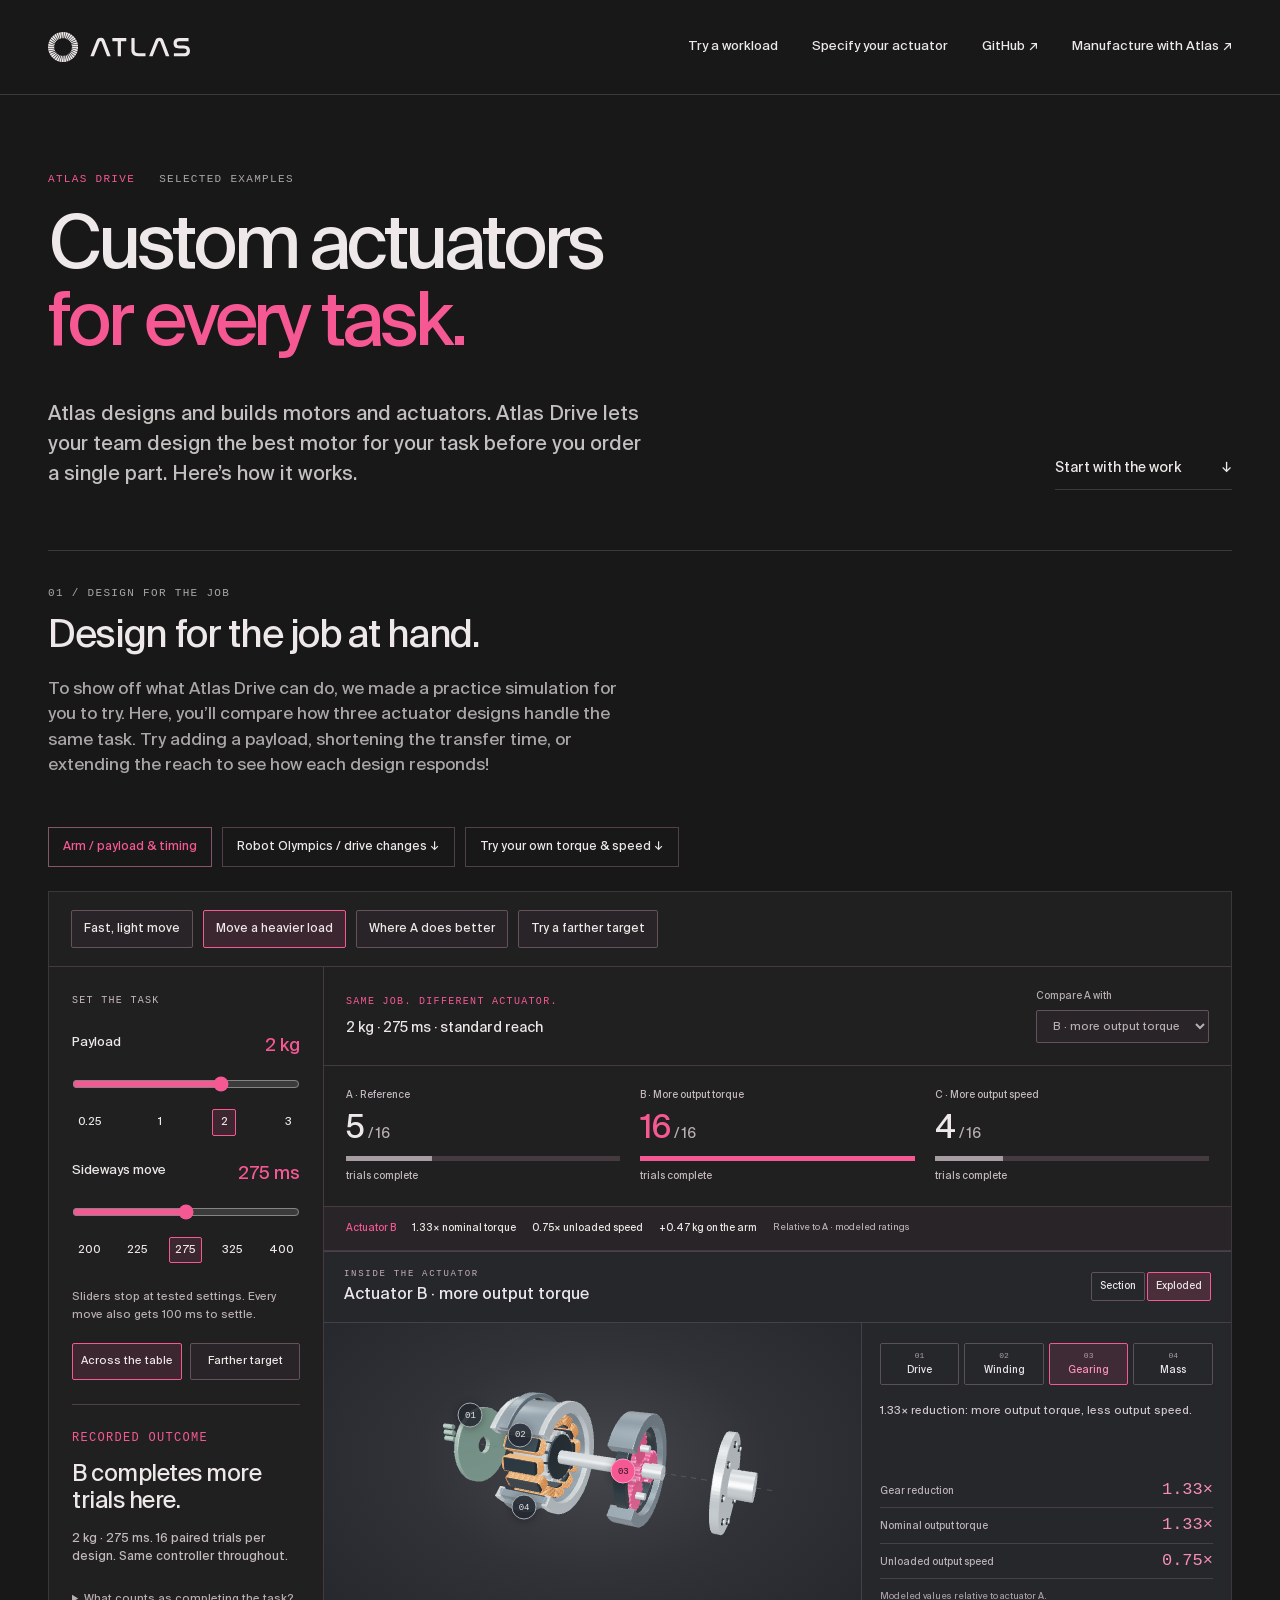
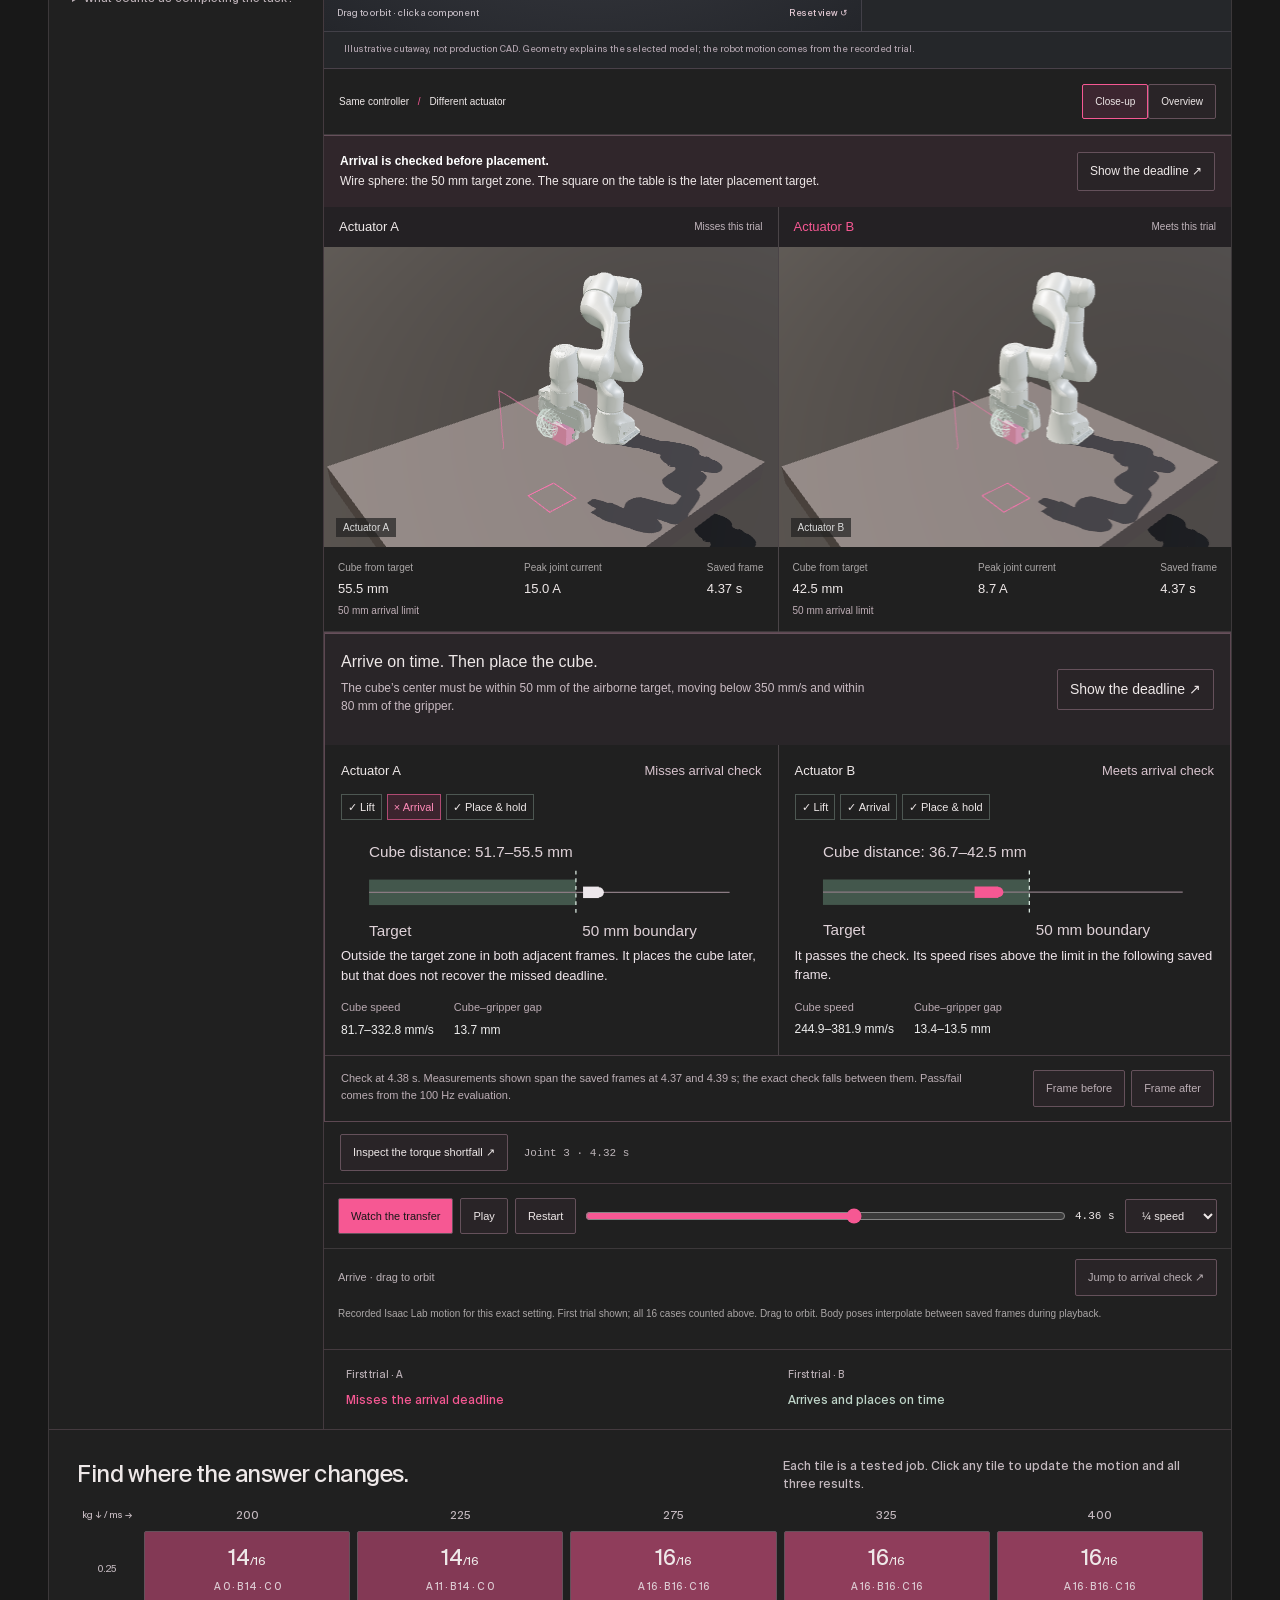
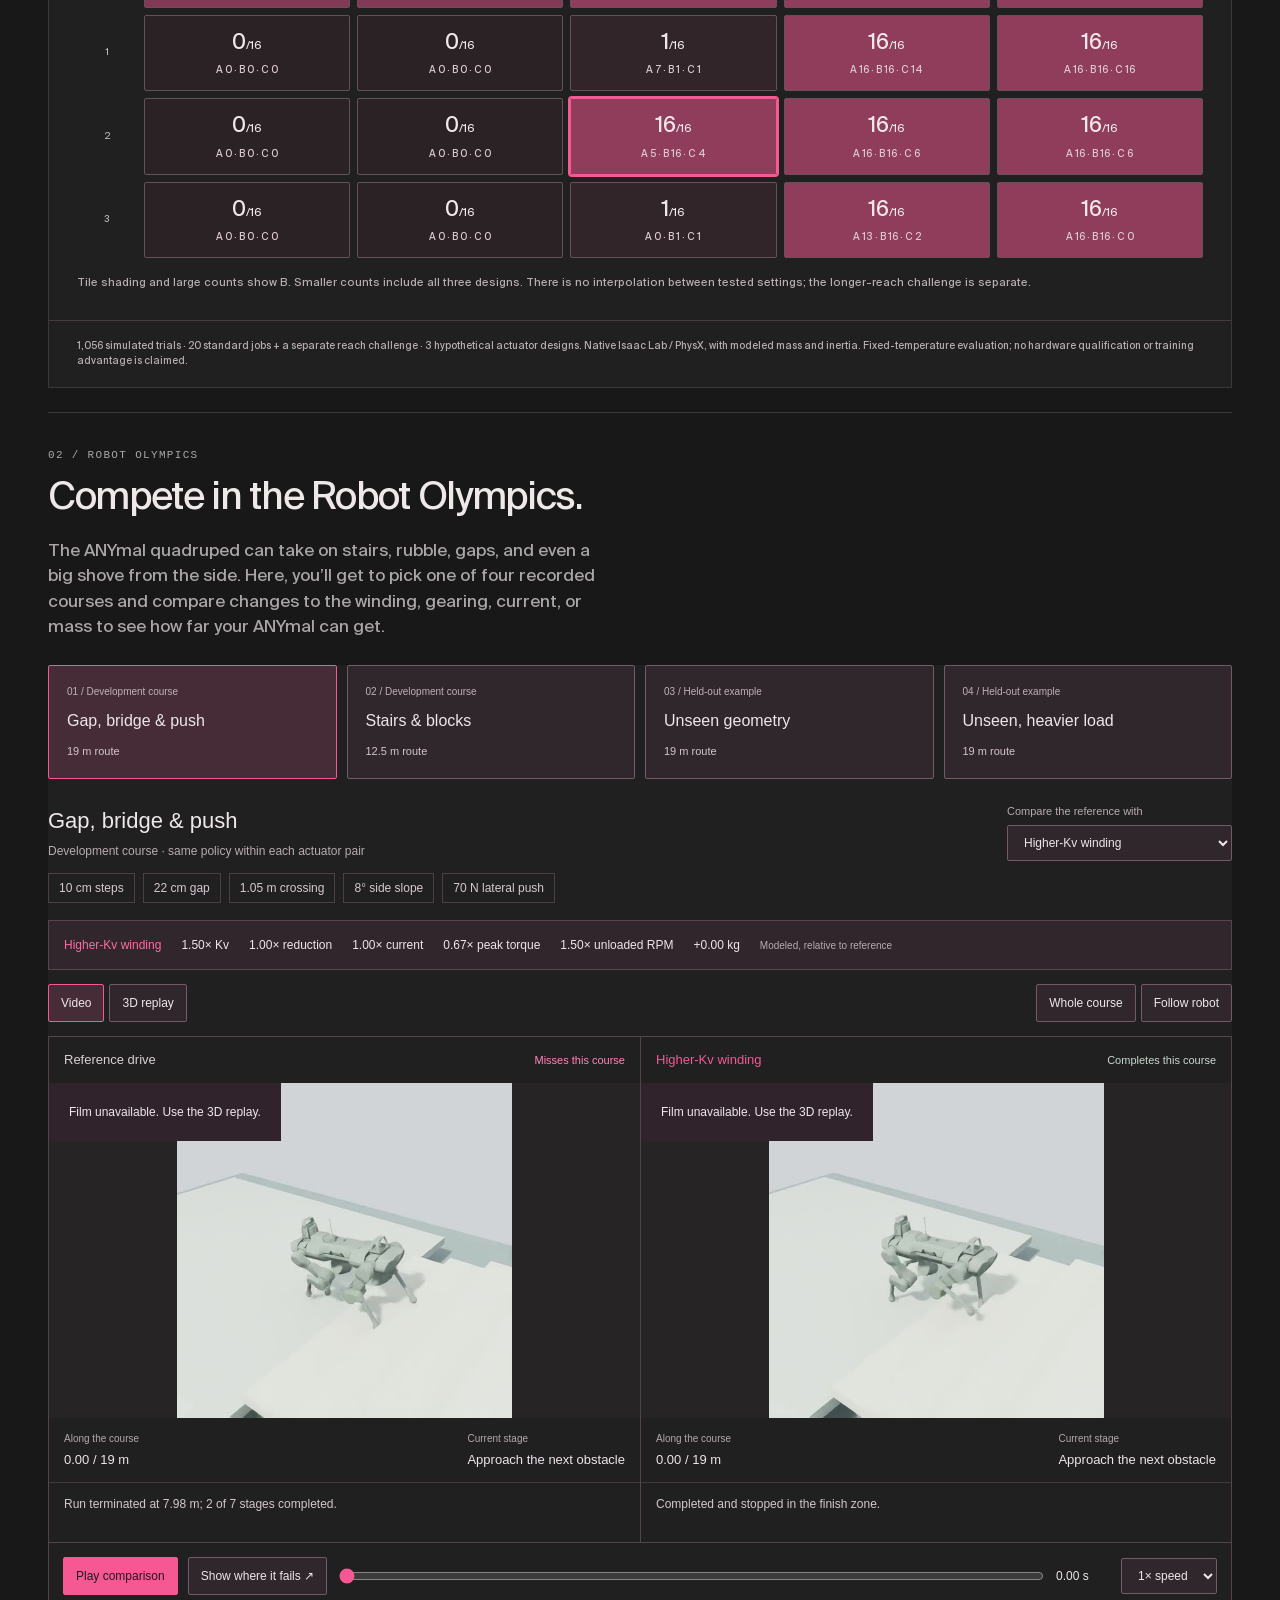
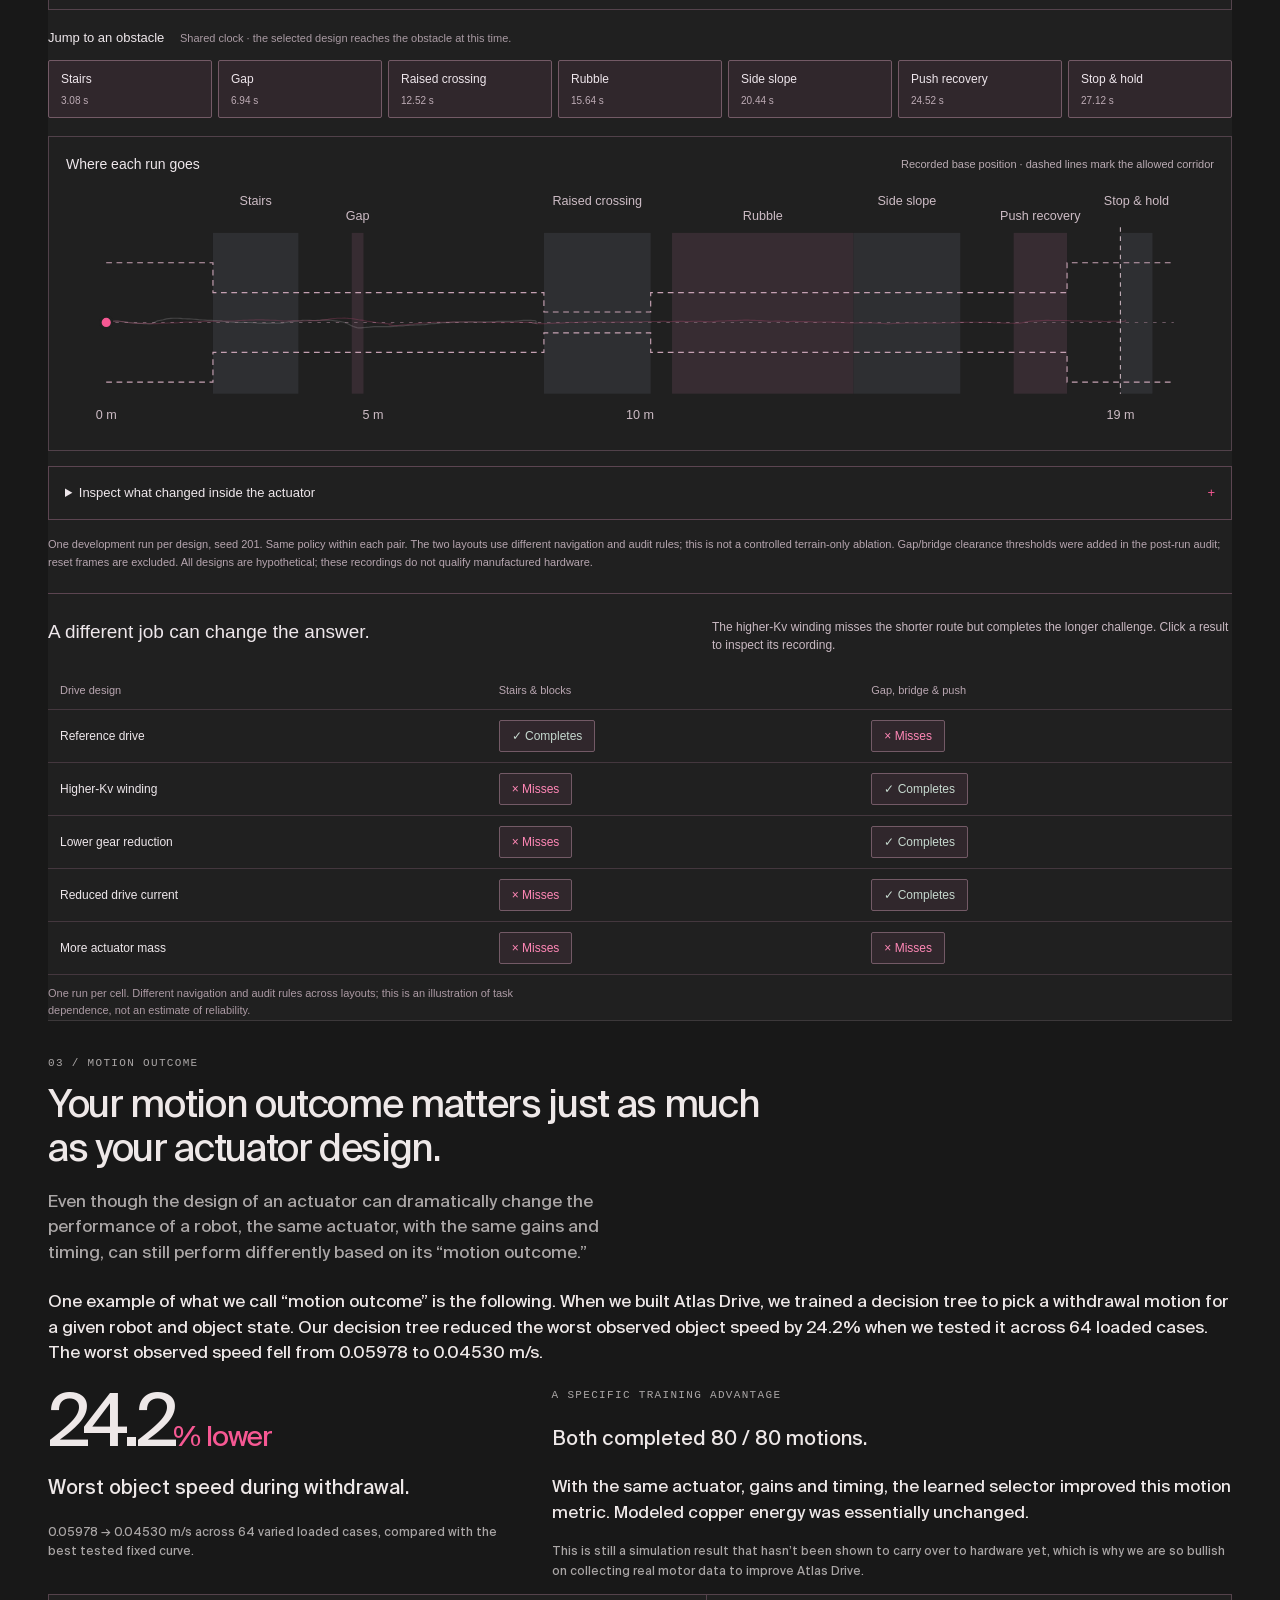
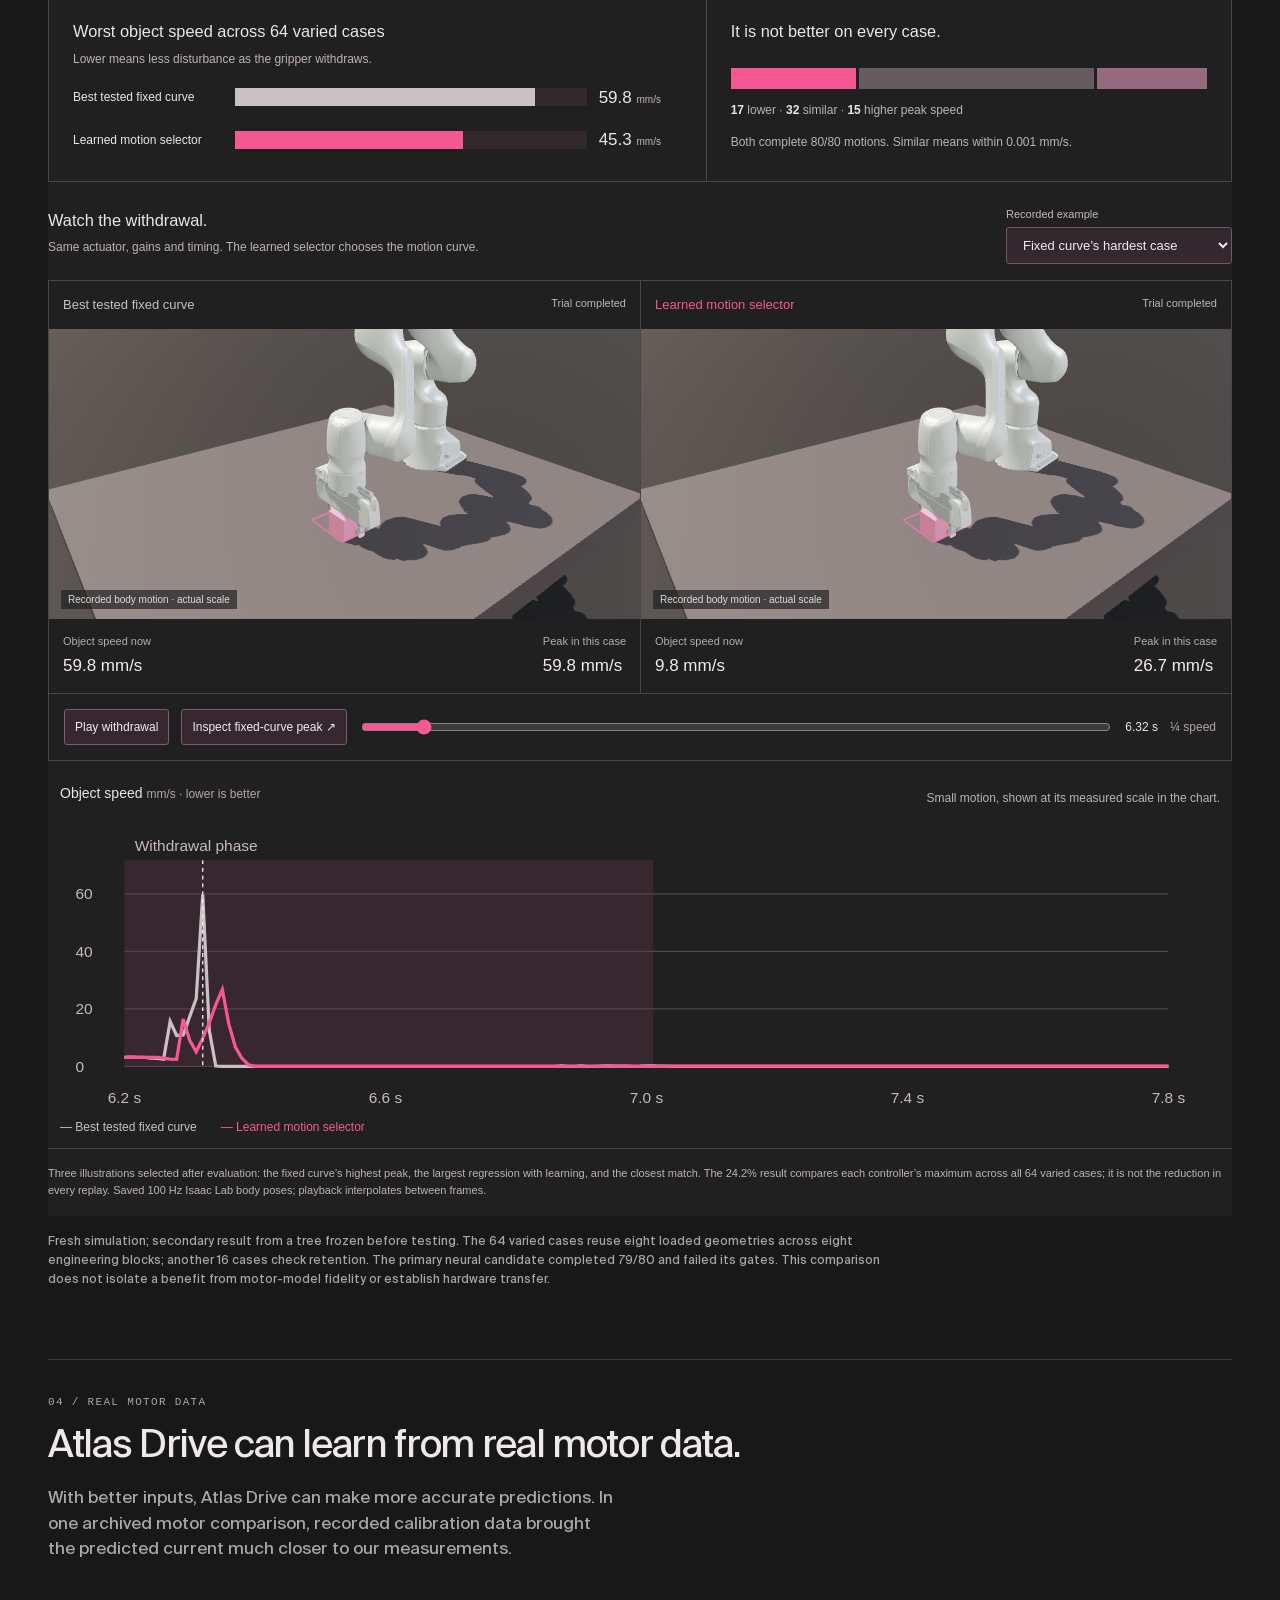
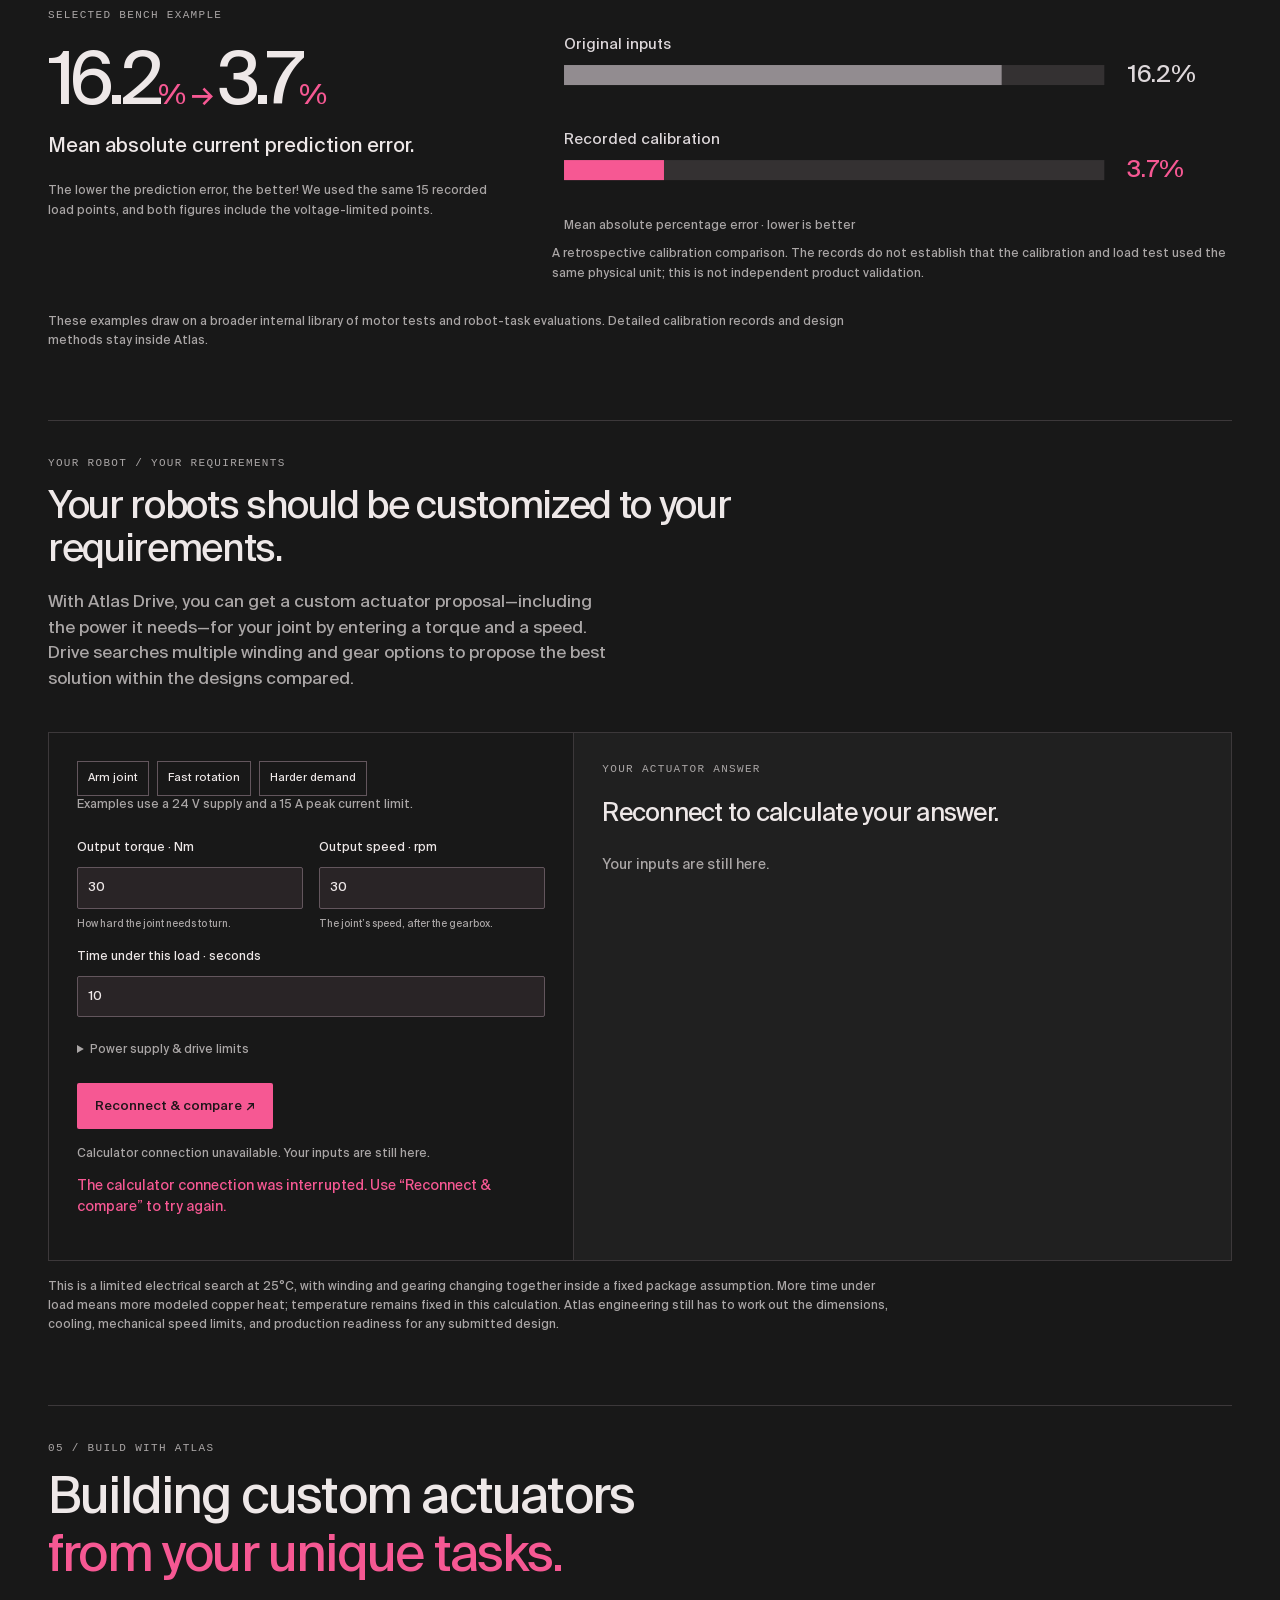
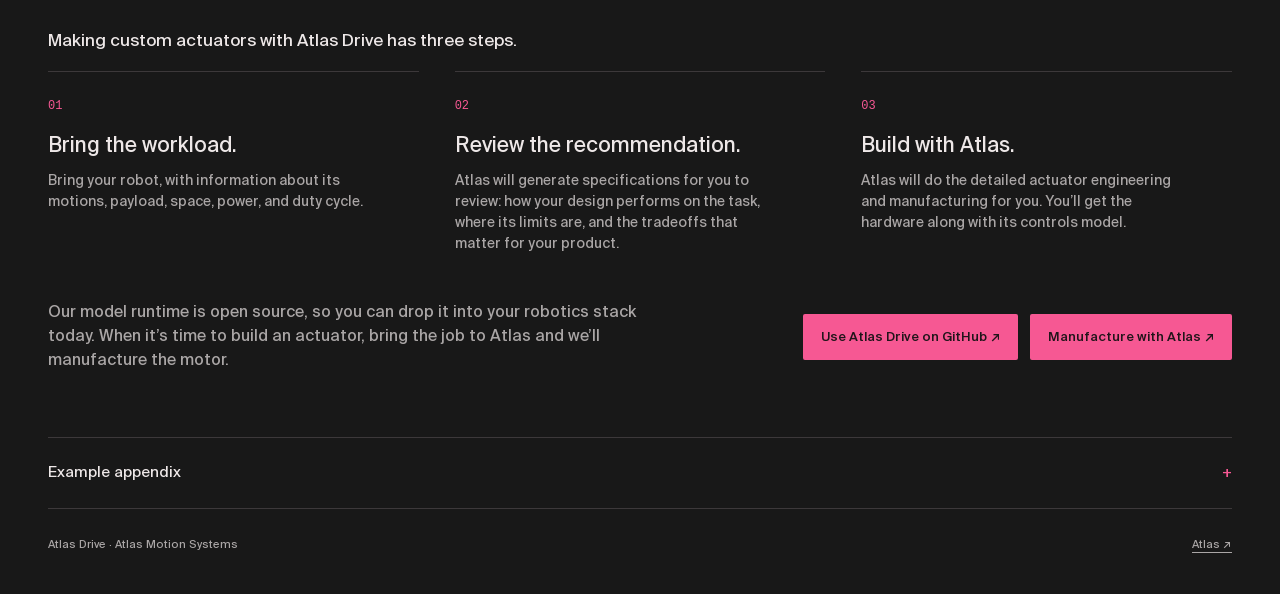
==== commit 867c325a: "Apply supplied Atlas Drive website copy" ====
--- a/index.html
+++ b/index.html
@@ -4,8 +4,8 @@
   <meta name="atlas-drive-api" content="https://theenergynerd--atlas-drive-customer-calculator-api.us-east.modal.run" />
   <meta charset="utf-8" />
   <meta name="viewport" content="width=device-width,initial-scale=1" />
-  <title>Atlas Drive — The actuator your robot needs</title>
-  <meta name="description" content="Atlas Drive helps teams design the motor and motion together before building the hardware. Explore actuator choices and learned motion in recorded simulations." />
+  <title>Atlas Drive — Custom actuators for every task</title>
+  <meta name="description" content="Atlas designs and builds motors and actuators. Atlas Drive lets your team design the best motor for your task before you order a single part." />
   <meta name="theme-color" content="#181818" />
   <link rel="icon" href="assets/research/brand/atlas.svg" />
   <link rel="stylesheet" href="assets/research/manufacturing.css" />
@@ -26,43 +26,44 @@
   <main id="main">
     <section class="hero">
       <p class="eyebrow">Atlas Drive <span>Selected examples</span></p>
-      <h1>Define the task,<br /><span>and we’ll build the actuator.</span></h1>
-      <div class="hero-bottom"><p>Atlas designs and manufactures motors and actuators. Atlas Drive helps teams design the motor and motion together before building the hardware.</p><a class="text-link" href="#workload">Start with the work <span aria-hidden="true">↓</span></a></div>
+      <h1>Custom actuators<br /><span>for every task.</span></h1>
+      <div class="hero-bottom"><p>Atlas designs and builds motors and actuators. Atlas Drive lets your team design the best motor for your task before you order a single part. Here’s how it works.</p><a class="text-link" href="#workload">Start with the work <span aria-hidden="true">↓</span></a></div>
     </section>
 
     <section id="workload" class="workload-section">
-      <div class="section-heading"><p class="eyebrow">01 / Design around the job</p><h2>Change the job and see what the motors can do.</h2><p>Move more weight, demand a faster transfer, or reach farther. Compare three actuator designs on the same task.</p></div>
+      <div class="section-heading"><p class="eyebrow">01 / Design for the job</p><h2>Design for the job at hand.</h2><p>To show off what Atlas Drive can do, we made a practice simulation for you to try. Here, you’ll compare how three actuator designs handle the same task. Try adding a payload, shortening the transfer time, or extending the reach to see how each design responds!</p></div>
       <nav class="demo-jumps" aria-label="Motor performance demonstrations"><a href="#workload" aria-current="location">Arm / payload &amp; timing</a><a href="#course-example">Robot Olympics / drive changes ↓</a><a href="#your-workload">Try your own torque &amp; speed ↓</a></nav>
       <div id="task-host" class="task-host"></div>
     </section>
 
     <section id="course-example" class="course-section">
-      <div class="section-heading"><p class="eyebrow">02 / Robot Olympics</p><h2>Change the drive and watch the course.</h2><p>Stairs, gaps, rubble and a lateral push. Explore four recorded courses and see how winding, gearing, current and mass change what ANYmal can finish.</p></div>
+      <div class="section-heading"><p class="eyebrow">02 / Robot Olympics</p><h2>Compete in the Robot Olympics.</h2><p>The ANYmal quadruped can take on stairs, rubble, gaps, and even a big shove from the side. Here, you’ll get to pick one of four recorded courses and compare changes to the winding, gearing, current, or mass to see how far your ANYmal can get.</p></div>
       <div id="olympics-host"></div>
     </section>
 
     <section id="learned-motion" class="bench-section">
-      <div class="section-heading"><p class="eyebrow">03 / Learn the motion</p><h2>The motor matters, but so does how you move.</h2><p>A decision tree trained on simulated outcomes learned which withdrawal motion to use from the robot and object state.</p></div>
-      <div class="bench-grid"><div><p class="big-number">24.2<span>% lower</span></p><h3>Worst object speed during withdrawal.</h3><p class="small">0.05978 → 0.04530 m/s across 64 varied loaded cases, compared with the best tested fixed curve.</p></div><div><p class="eyebrow">A specific training advantage</p><h3>Both completed 80 / 80 motions.</h3><p>With the same actuator, gains and timing, the learned selector improved this motion metric. Modeled copper energy was essentially unchanged.</p><p class="small">The actuator studies above test hardware choices. This study adds learned motion selection. Together, they support designing both around the job before committing to a build.</p></div></div>
+      <div class="section-heading"><p class="eyebrow">03 / Motion outcome</p><h2>Your motion outcome matters just as much as your actuator design.</h2><p>Even though the design of an actuator can dramatically change the performance of a robot, the same actuator, with the same gains and timing, can still perform differently based on its “motion outcome.”</p></div>
+      <p class="motion-intro">One example of what we call “motion outcome” is the following. When we built Atlas Drive, we trained a decision tree to pick a withdrawal motion for a given robot and object state. Our decision tree reduced the worst observed object speed by 24.2% when we tested it across 64 loaded cases. The worst observed speed fell from 0.05978 to 0.04530 m/s.</p>
+      <div class="bench-grid"><div><p class="big-number">24.2<span>% lower</span></p><h3>Worst object speed during withdrawal.</h3><p class="small">0.05978 → 0.04530 m/s across 64 varied loaded cases, compared with the best tested fixed curve.</p></div><div><p class="eyebrow">A specific training advantage</p><h3>Both completed 80 / 80 motions.</h3><p>With the same actuator, gains and timing, the learned selector improved this motion metric. Modeled copper energy was essentially unchanged.</p><p class="small">This is still a simulation result that hasn’t been shown to carry over to hardware yet, which is why we are so bullish on collecting real motor data to improve Atlas Drive.</p></div></div>
       <div id="learned-motion-host"></div>
       <p class="caption">Fresh simulation; secondary result from a tree frozen before testing. The 64 varied cases reuse eight loaded geometries across eight engineering blocks; another 16 cases check retention. The primary neural candidate completed 79/80 and failed its gates. This comparison does not isolate a benefit from motor-model fidelity or establish hardware transfer.</p>
     </section>
 
     <section id="hardware-evidence" class="bench-section">
-      <div class="section-heading"><p class="eyebrow">04 / Learn from real motors</p><h2>When you have better inputs, you reach a closer model.</h2><p>In one archived motor comparison, using recorded calibration brought predicted current closer to the measured result.</p></div>
-      <div class="bench-grid"><div><p class="eyebrow">Selected bench example</p><p class="big-number">16.2<span>% → </span>3.7<span>%</span></p><h3>Mean absolute current prediction error.</h3><p class="small">Across the same 15 recorded load points. Both summaries include the voltage-limited points.</p></div><div><svg id="bench-chart" viewBox="0 0 680 230" role="img" aria-label="Mean absolute current prediction error: original inputs 16.2 percent; recorded calibration 3.7 percent"></svg><p class="small" id="bench-note">A retrospective calibration comparison. The records do not establish that the calibration and load test used the same physical unit; this is not independent product validation.</p></div></div>
+      <div class="section-heading"><p class="eyebrow">04 / Real motor data</p><h2>Atlas Drive can learn from real motor data.</h2><p>With better inputs, Atlas Drive can make more accurate predictions. In one archived motor comparison, recorded calibration data brought the predicted current much closer to our measurements.</p></div>
+      <div class="bench-grid"><div><p class="eyebrow">Selected bench example</p><p class="big-number">16.2<span>% → </span>3.7<span>%</span></p><h3>Mean absolute current prediction error.</h3><p class="small">The lower the prediction error, the better! We used the same 15 recorded load points, and both figures include the voltage-limited points.</p></div><div><svg id="bench-chart" viewBox="0 0 680 230" role="img" aria-label="Mean absolute current prediction error: original inputs 16.2 percent; recorded calibration 3.7 percent"></svg><p class="small" id="bench-note">A retrospective calibration comparison. The records do not establish that the calibration and load test used the same physical unit; this is not independent product validation.</p></div></div>
       <p class="caption">These examples draw on a broader internal library of motor tests and robot-task evaluations. Detailed calibration records and design methods stay inside Atlas.</p>
     </section>
 
     <section id="your-workload" class="intake-section">
-      <div class="section-heading"><p class="eyebrow">Your robot / Your requirements</p><h2>What do you need at the joint?</h2><p>Define the torque and speed. Atlas Drive searches winding and gearing choices, proposes an actuator, and shows the power it needs.</p></div>
+      <div class="section-heading"><p class="eyebrow">Your robot / Your requirements</p><h2>Your robots should be customized to your requirements.</h2><p>With Atlas Drive, you can get a custom actuator proposal—including the power it needs—for your joint by entering a torque and a speed. Drive searches multiple winding and gear options to propose the best solution within the designs compared.</p></div>
       <div class="intake-grid">
         <form id="drive-form">
           <div class="drive-presets" role="group" aria-label="Example requirements"><button type="button" data-drive-preset="arm">Arm joint</button><button type="button" data-drive-preset="fast">Fast rotation</button><button type="button" data-drive-preset="heavy">Harder demand</button></div>
           <p class="small">Examples use a 24 V supply and a 15 A peak current limit.</p>
           <div class="drive-fields">
-            <div><label for="drive-torque">Output torque · Nm</label><input id="drive-torque" type="number" min="0.1" max="500" value="30" step="any" required /><p class="small">The turning force the joint needs.</p></div>
-            <div><label for="drive-speed">Output speed · rpm</label><input id="drive-speed" type="number" min="0" max="500" value="30" step="any" required /><p class="small">Joint speed, after the gearbox.</p></div>
+            <div><label for="drive-torque">Output torque · Nm</label><input id="drive-torque" type="number" min="0.1" max="500" value="30" step="any" required /><p class="small">How hard the joint needs to turn.</p></div>
+            <div><label for="drive-speed">Output speed · rpm</label><input id="drive-speed" type="number" min="0" max="500" value="30" step="any" required /><p class="small">The joint’s speed, after the gearbox.</p></div>
             <div><label for="drive-duration">Time under this load · seconds</label><input id="drive-duration" type="number" min="0.1" max="120" value="10" step="any" required /></div>
           </div>
           <details class="drive-supply"><summary>Power supply &amp; drive limits</summary><div class="drive-fields"><div><label for="drive-voltage">Supply · V</label><input id="drive-voltage" type="number" min="6" max="96" value="24" step="any" required /></div><div><label for="drive-current">Peak phase current · A</label><input id="drive-current" type="number" min="1" max="40" value="15" step="any" required /></div></div></details>
@@ -82,19 +83,20 @@
         </div>
       </div>
       <div id="drive-hardware-host" class="drive-hardware-host" hidden></div>
-      <p class="caption">A bounded electrical design search at 25°C. Coupled winding and gearing changes are evaluated under fixed package assumptions. Time under load scales copper heat; dimensions, cooling, mechanical speed limits and production readiness still need Atlas engineering.</p>
+      <p class="caption">This is a limited electrical search at 25°C, with winding and gearing changing together inside a fixed package assumption. More time under load means more modeled copper heat; temperature remains fixed in this calculation. Atlas engineering still has to work out the dimensions, cooling, mechanical speed limits, and production readiness for any submitted design.</p>
     </section>
 
     <section id="delivery" class="delivery-section">
-      <div class="section-heading"><p class="eyebrow">05 / From task to actuator</p><h2>You specify the work.<br /><span>Atlas handles the motor.</span></h2></div>
-      <ol class="delivery-steps"><li><span class="step-no">01</span><h3>Bring the workload.</h3><p>Your robot, motions, payload, space, power and duty cycle.</p></li><li><span class="step-no">02</span><h3>Review the recommendation.</h3><p>Task performance, operating limits and the tradeoffs that matter to your product.</p></li><li><span class="step-no">03</span><h3>Build with Atlas.</h3><p>Atlas handles detailed actuator engineering and manufacturing. Your team gets hardware and its controls model.</p></li></ol>
-      <div class="delivery-close"><p>Use the open-source model runtime in your robotics stack. When you need the actuator built, bring Atlas the job—we handle the motor design and manufacturing.</p><div class="delivery-links"><a class="primary" href="https://github.com/pranavatlas/atlas-drive">Use Atlas Drive on GitHub ↗</a><a class="primary" href="https://atlasmotion.com/contact">Manufacture with Atlas ↗</a></div></div>
+      <div class="section-heading"><p class="eyebrow">05 / Build with Atlas</p><h2>Building custom actuators<br /><span>from your unique tasks.</span></h2></div>
+      <p>Making custom actuators with Atlas Drive has three steps.</p>
+      <ol class="delivery-steps"><li><span class="step-no">01</span><h3>Bring the workload.</h3><p>Bring your robot, with information about its motions, payload, space, power, and duty cycle.</p></li><li><span class="step-no">02</span><h3>Review the recommendation.</h3><p>Atlas will generate specifications for you to review: how your design performs on the task, where its limits are, and the tradeoffs that matter for your product.</p></li><li><span class="step-no">03</span><h3>Build with Atlas.</h3><p>Atlas will do the detailed actuator engineering and manufacturing for you. You’ll get the hardware along with its controls model.</p></li></ol>
+      <div class="delivery-close"><p>Our model runtime is open source, so you can drop it into your robotics stack today. When it’s time to build an actuator, bring the job to Atlas and we’ll manufacture the motor.</p><div class="delivery-links"><a class="primary" href="https://github.com/pranavatlas/atlas-drive">Use Atlas Drive on GitHub ↗</a><a class="primary" href="https://atlasmotion.com/contact">Manufacture with Atlas ↗</a></div></div>
     </section>
 
     <section id="methods" class="methods">
-      <details><summary>About these examples <span aria-hidden="true">+</span></summary><div class="notes-grid">
-        <div><h3>What the arm result shows.</h3><p>Recorded arm trials compare three hypothetical actuator designs with the same controller. Payload, timing and reach change which designs complete the task. Some jobs remain out of reach. These are simulated retrofits, not qualified hardware.</p></div>
-        <div><h3>Where training and bench evidence fit.</h3><p>The trained selector supports a specific learning benefit over fixed motion curves in simulation. The separate bench comparison supports measured calibration. Neither isolates a unique motor-model training advantage or validates the arm retrofit on hardware. Full records, including failed gates, stay internal.</p></div>
+      <details><summary>Example appendix <span aria-hidden="true">+</span></summary><div class="notes-grid">
+        <div><h3>What the arm result shows.</h3><p>In our recorded arm trials, three hypothetical actuator designs ran the same controller. Payload, timing, and reach determine which designs can finish the task, although some jobs are out of reach for all of them. These are simulated retrofits rather than qualified hardware.</p></div>
+        <div><h3>Where training and bench evidence fit.</h3><p>In our simulations, the trained selector shows a specific benefit over fixed motion curves. Our separate bench comparison shows an improvement from measured calibration. Neither proves a training advantage unique to our motor model or validates an arm retrofit on real hardware. We keep the full records internal, including failed gates.</p></div>
       </div></details>
     </section>
   </main>
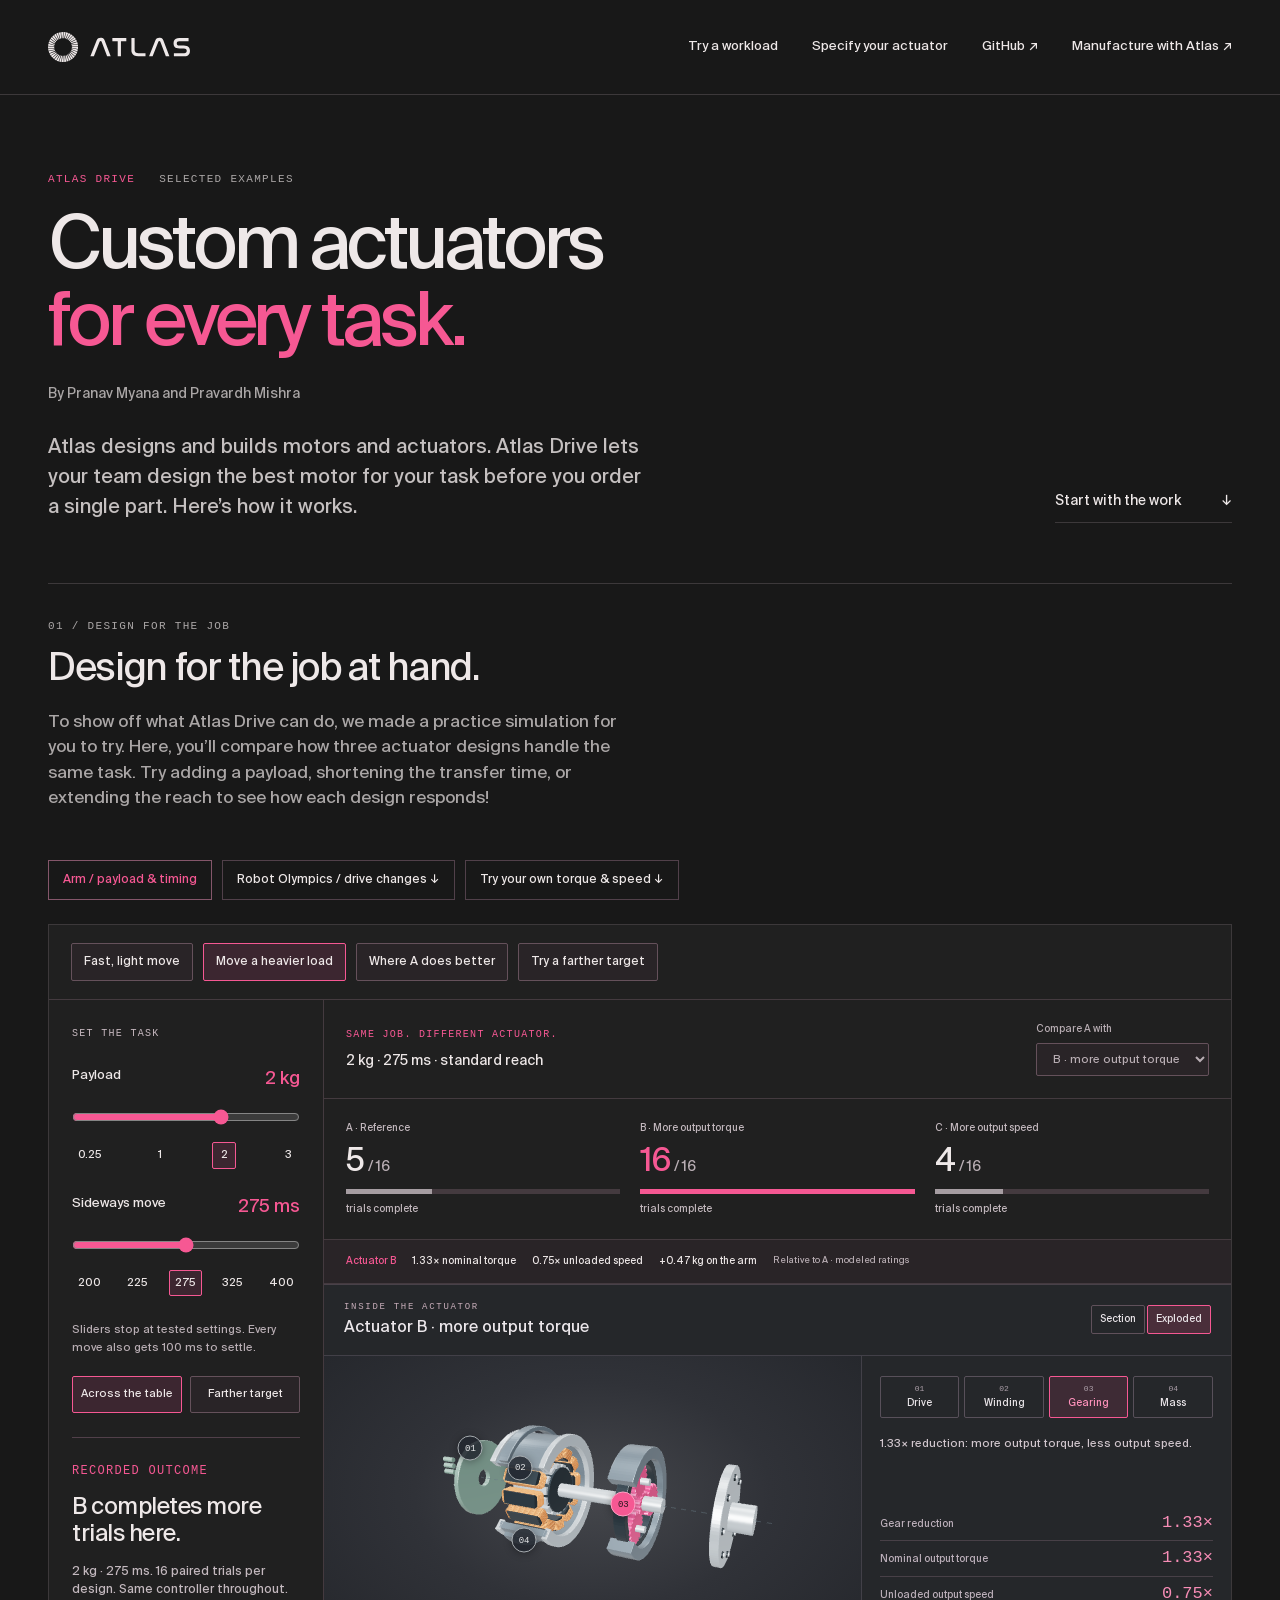
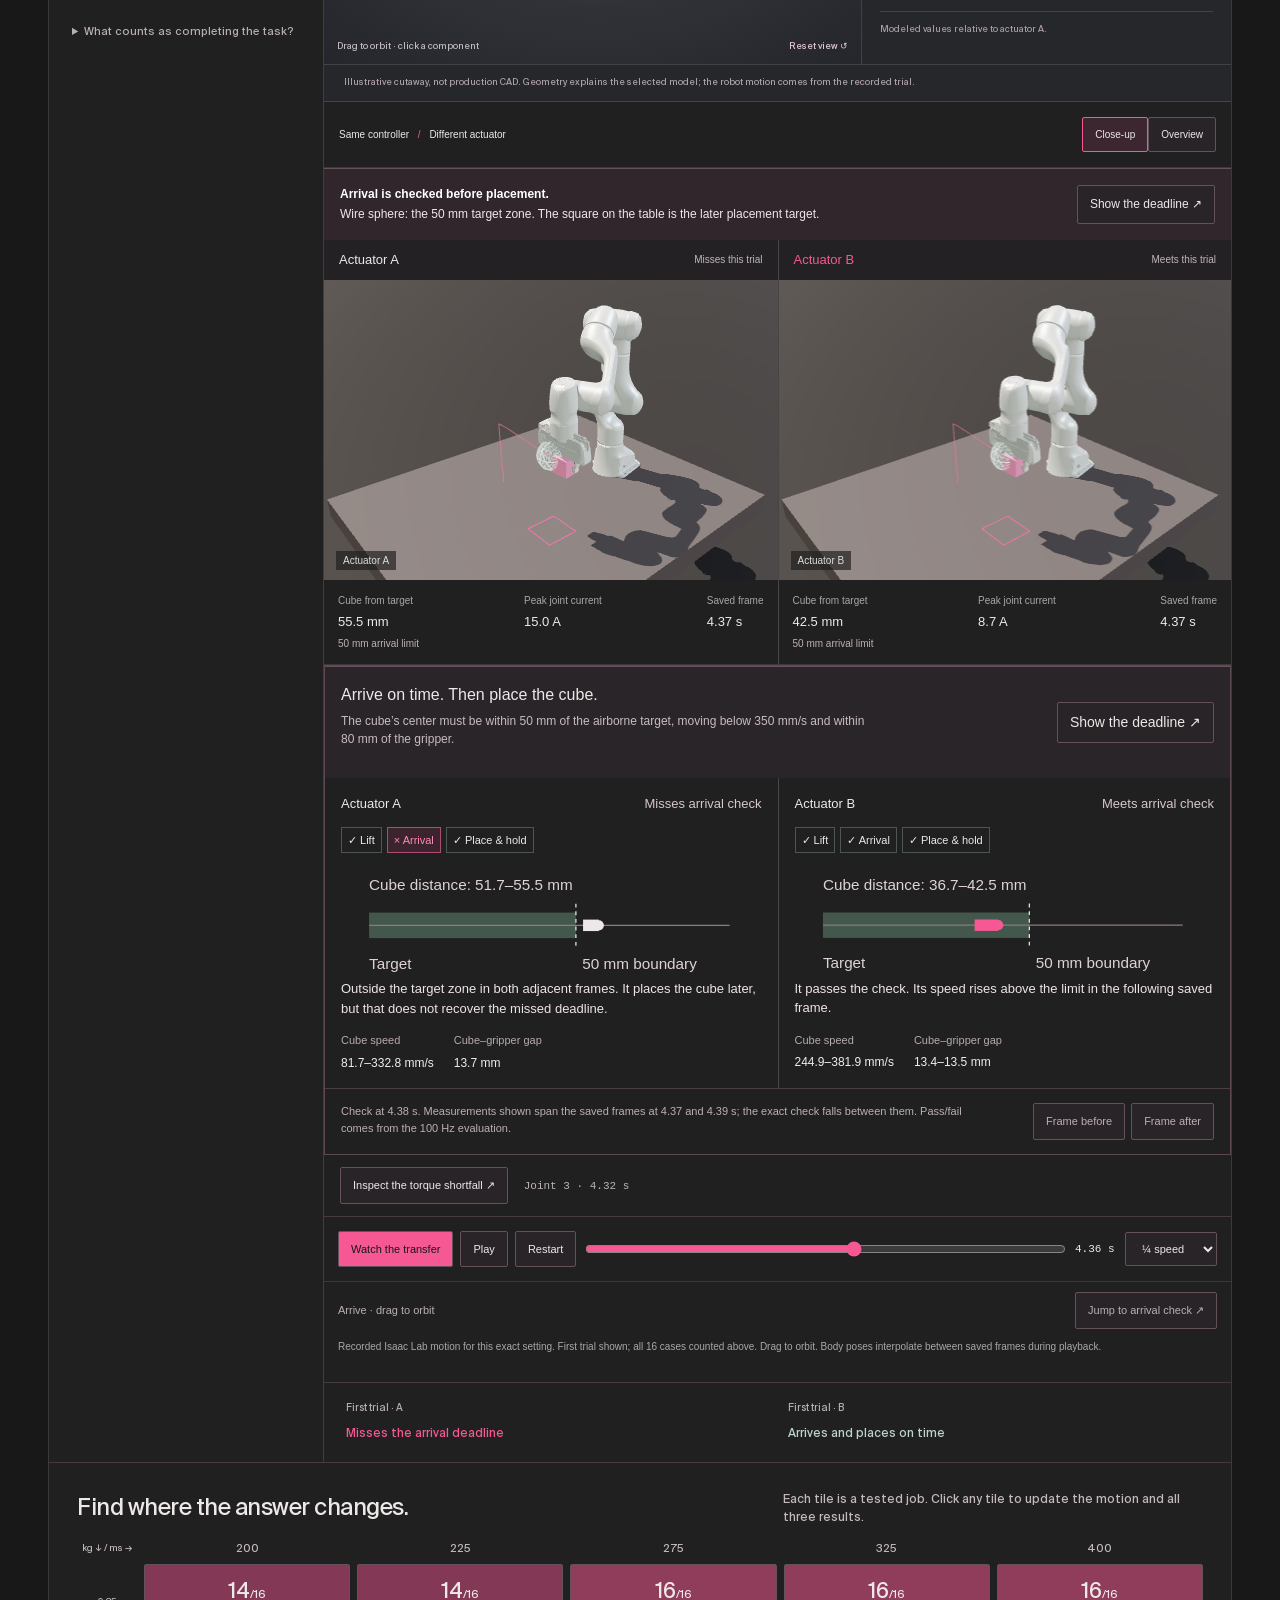
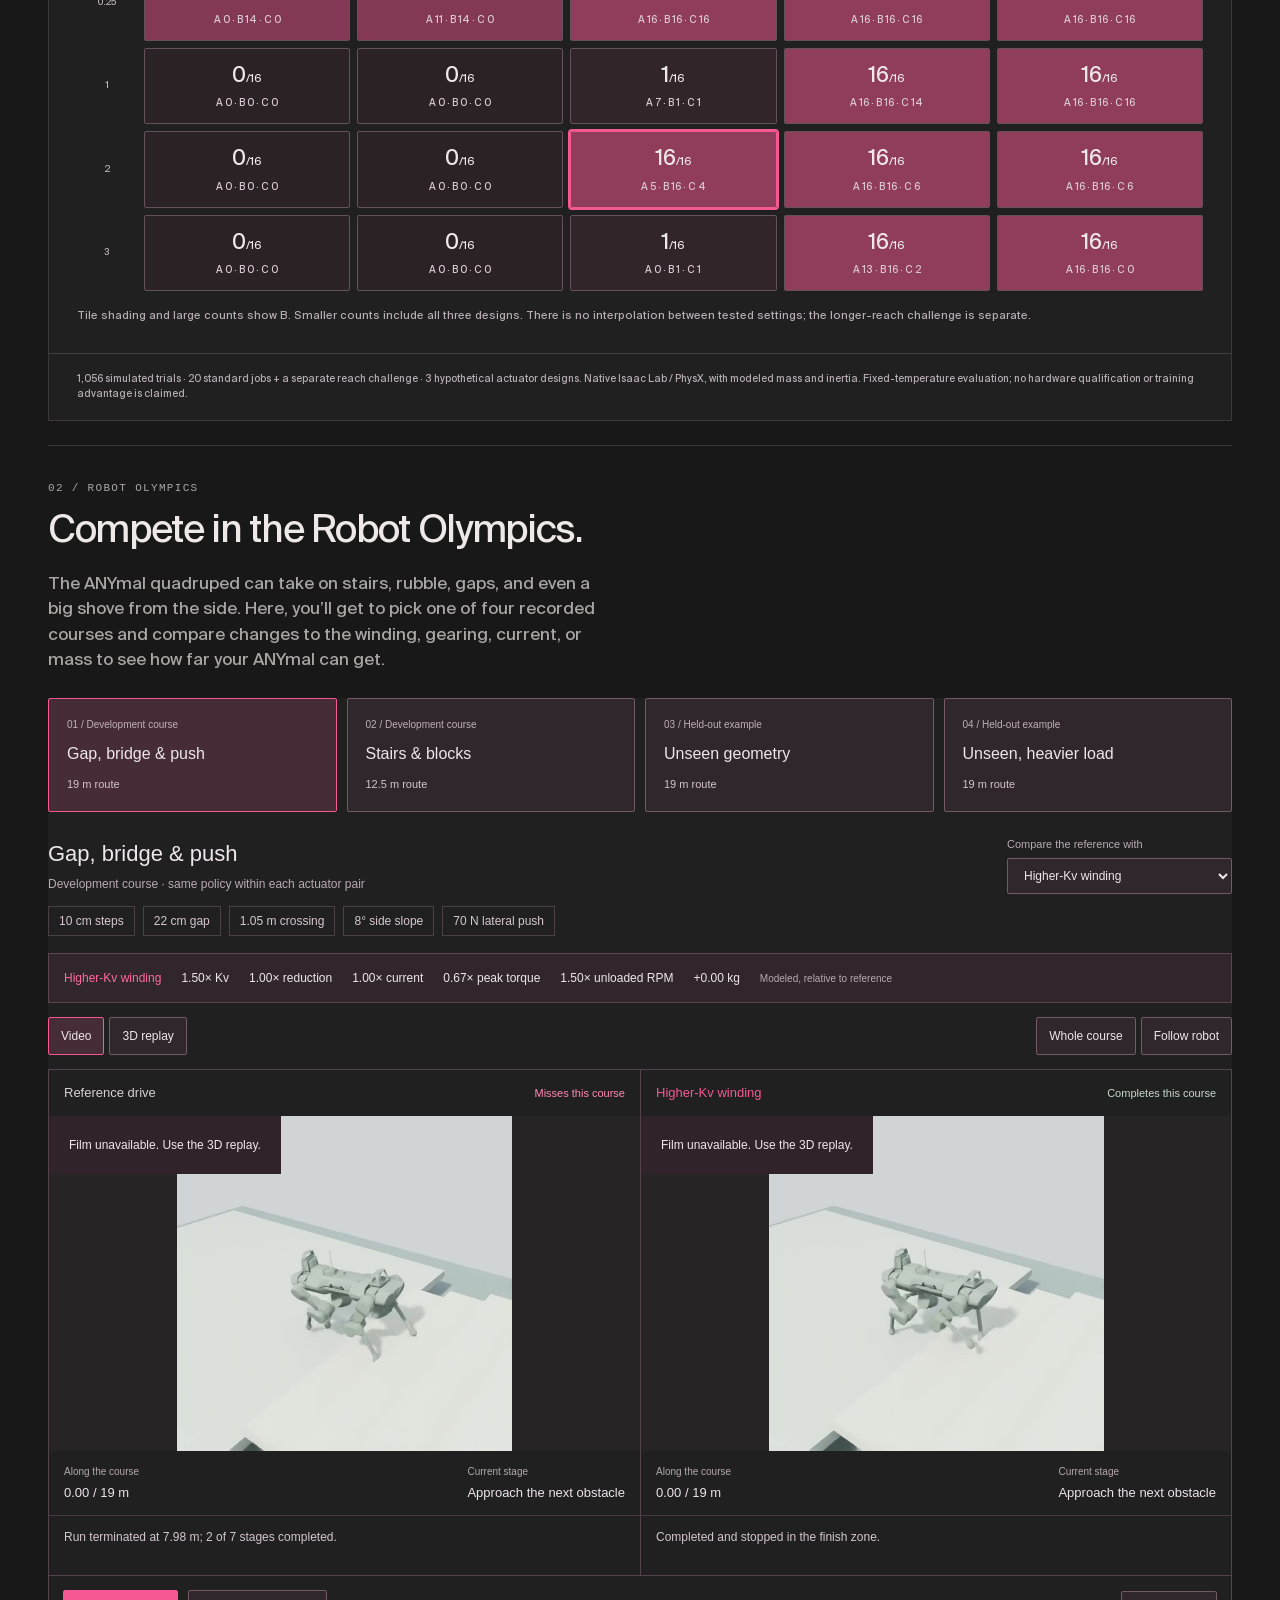
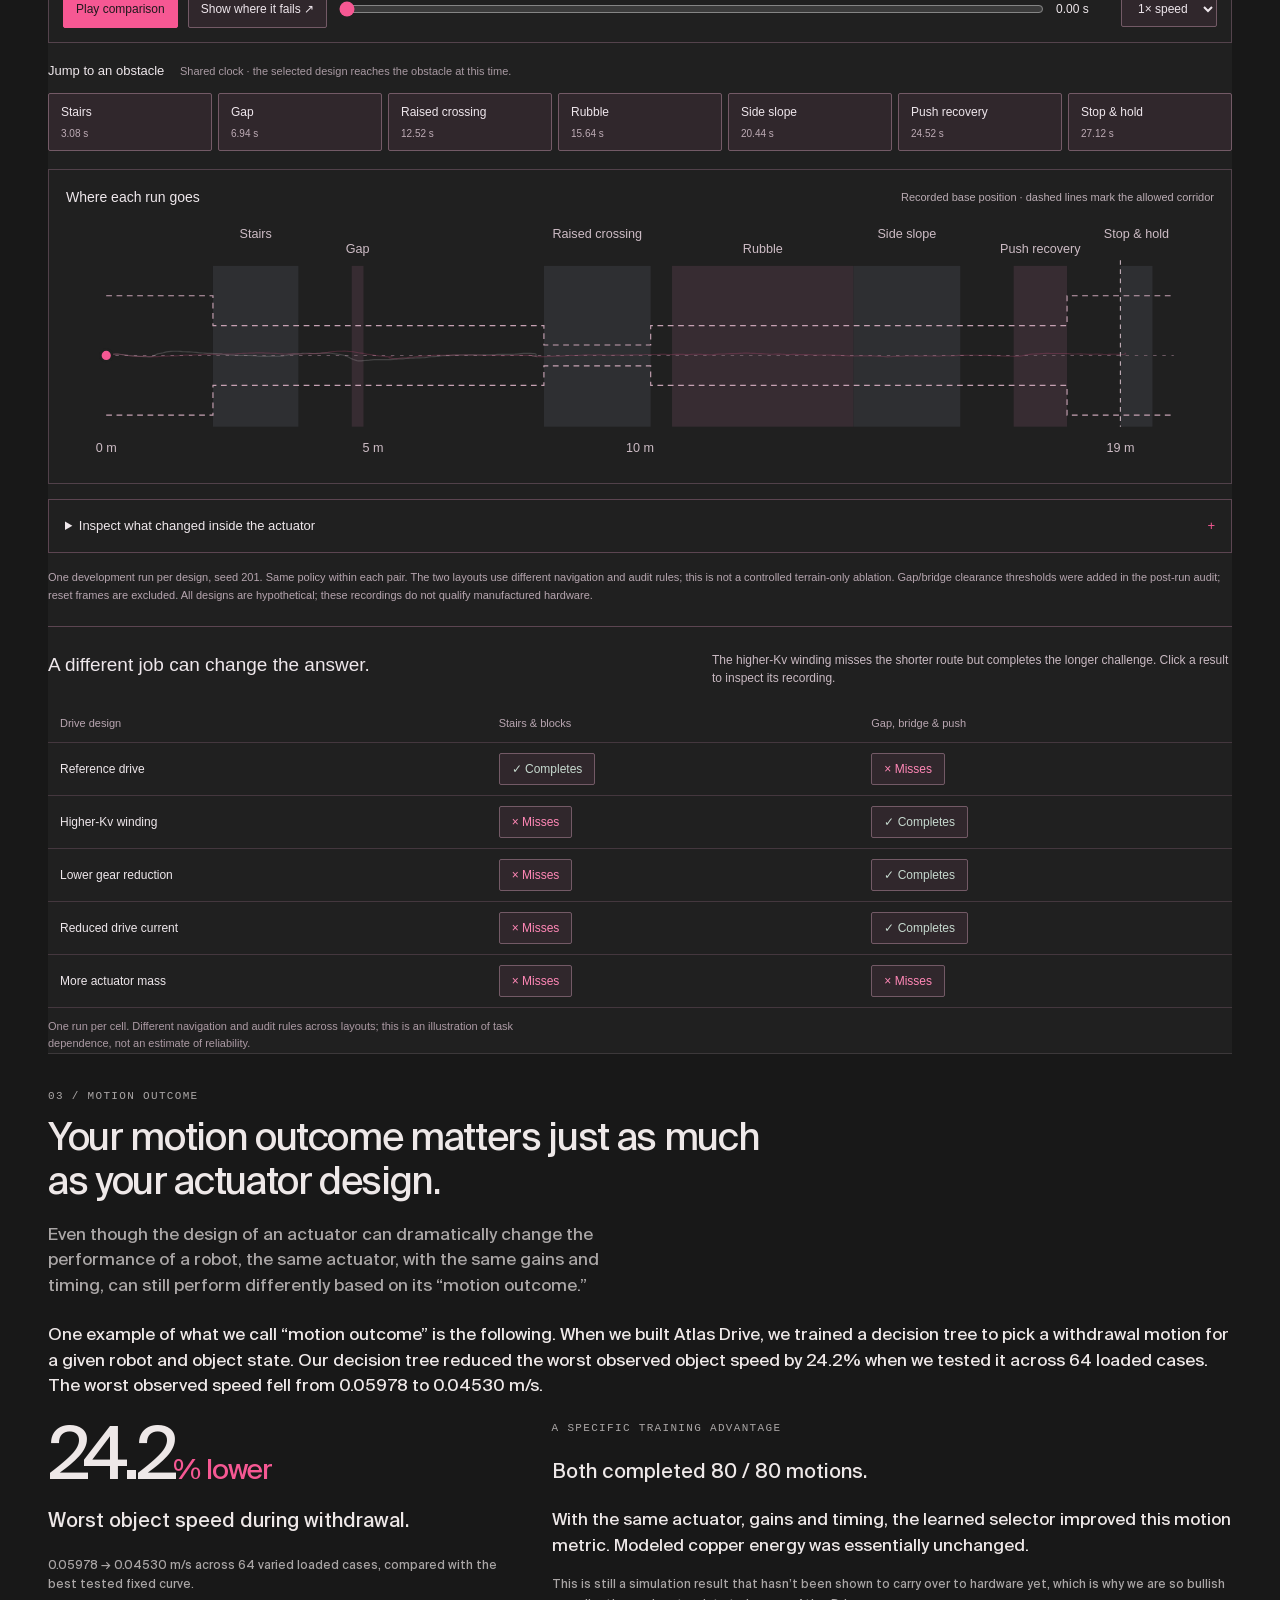
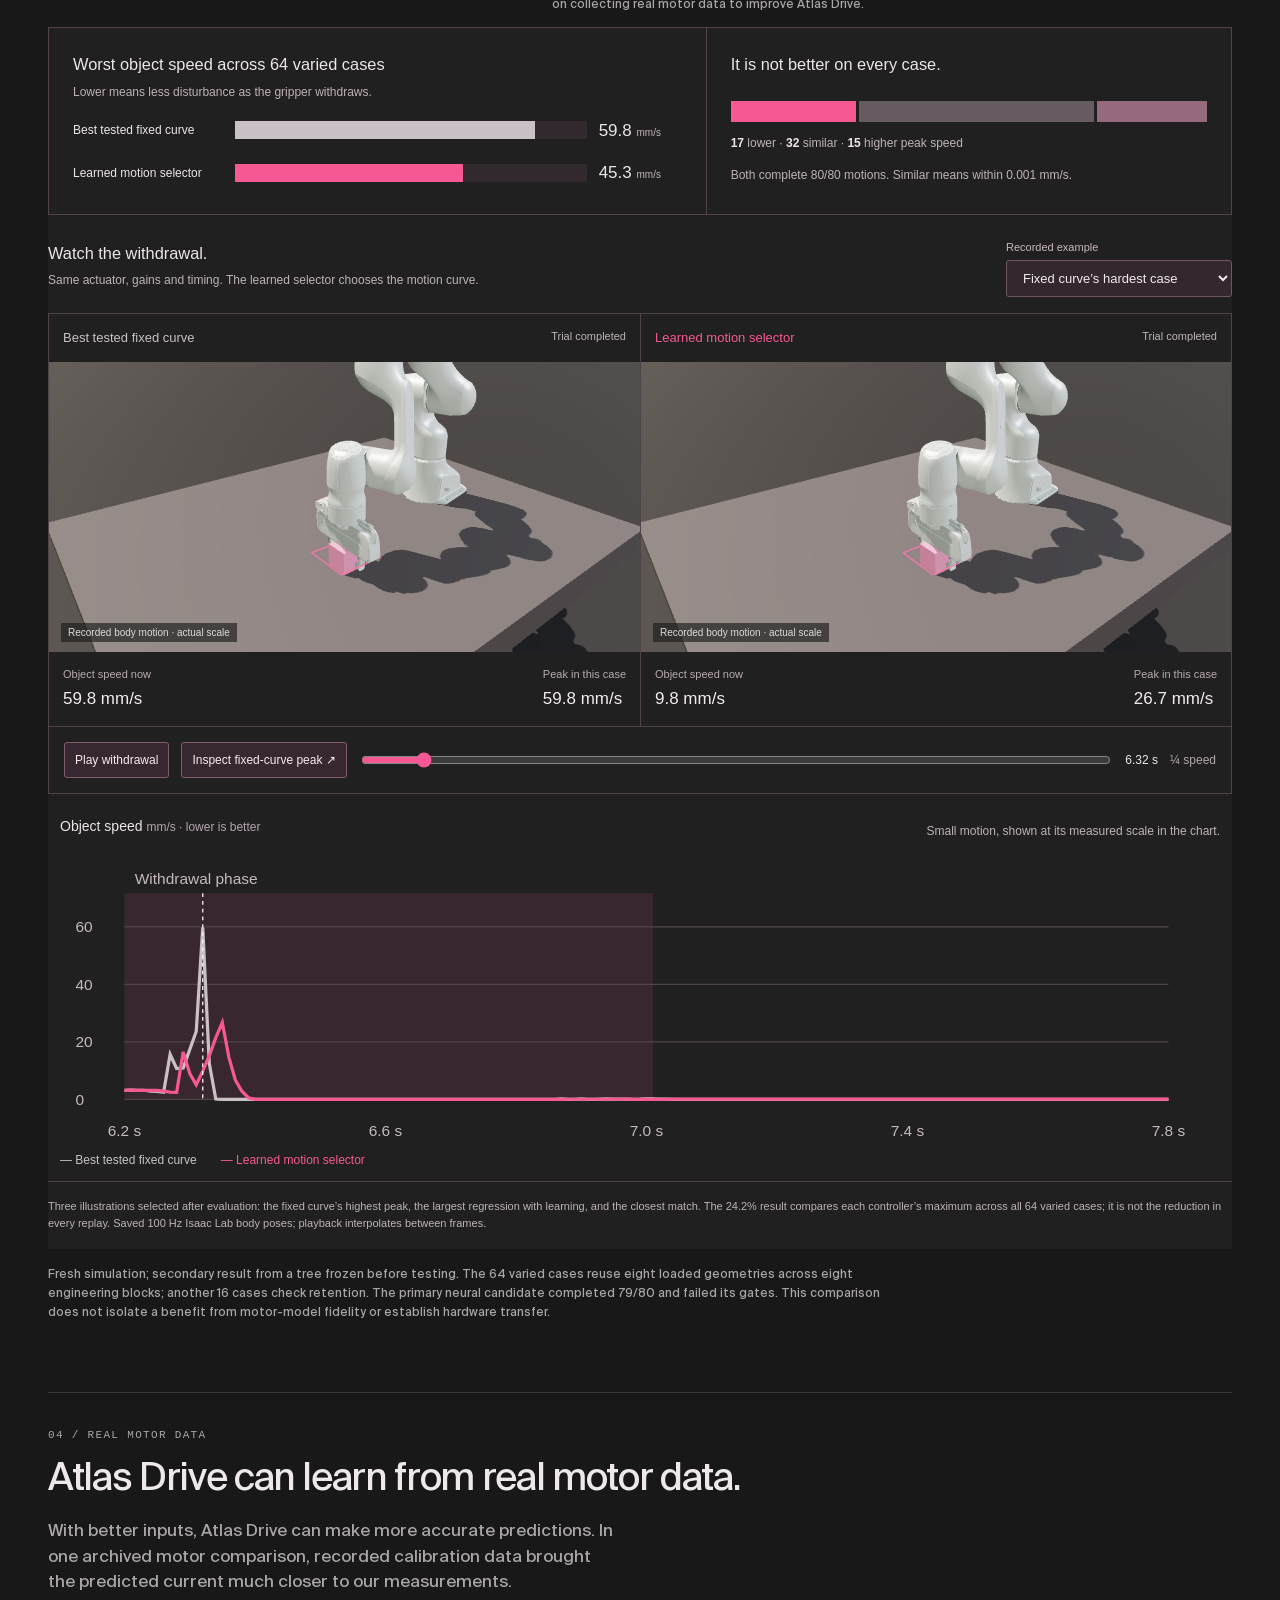
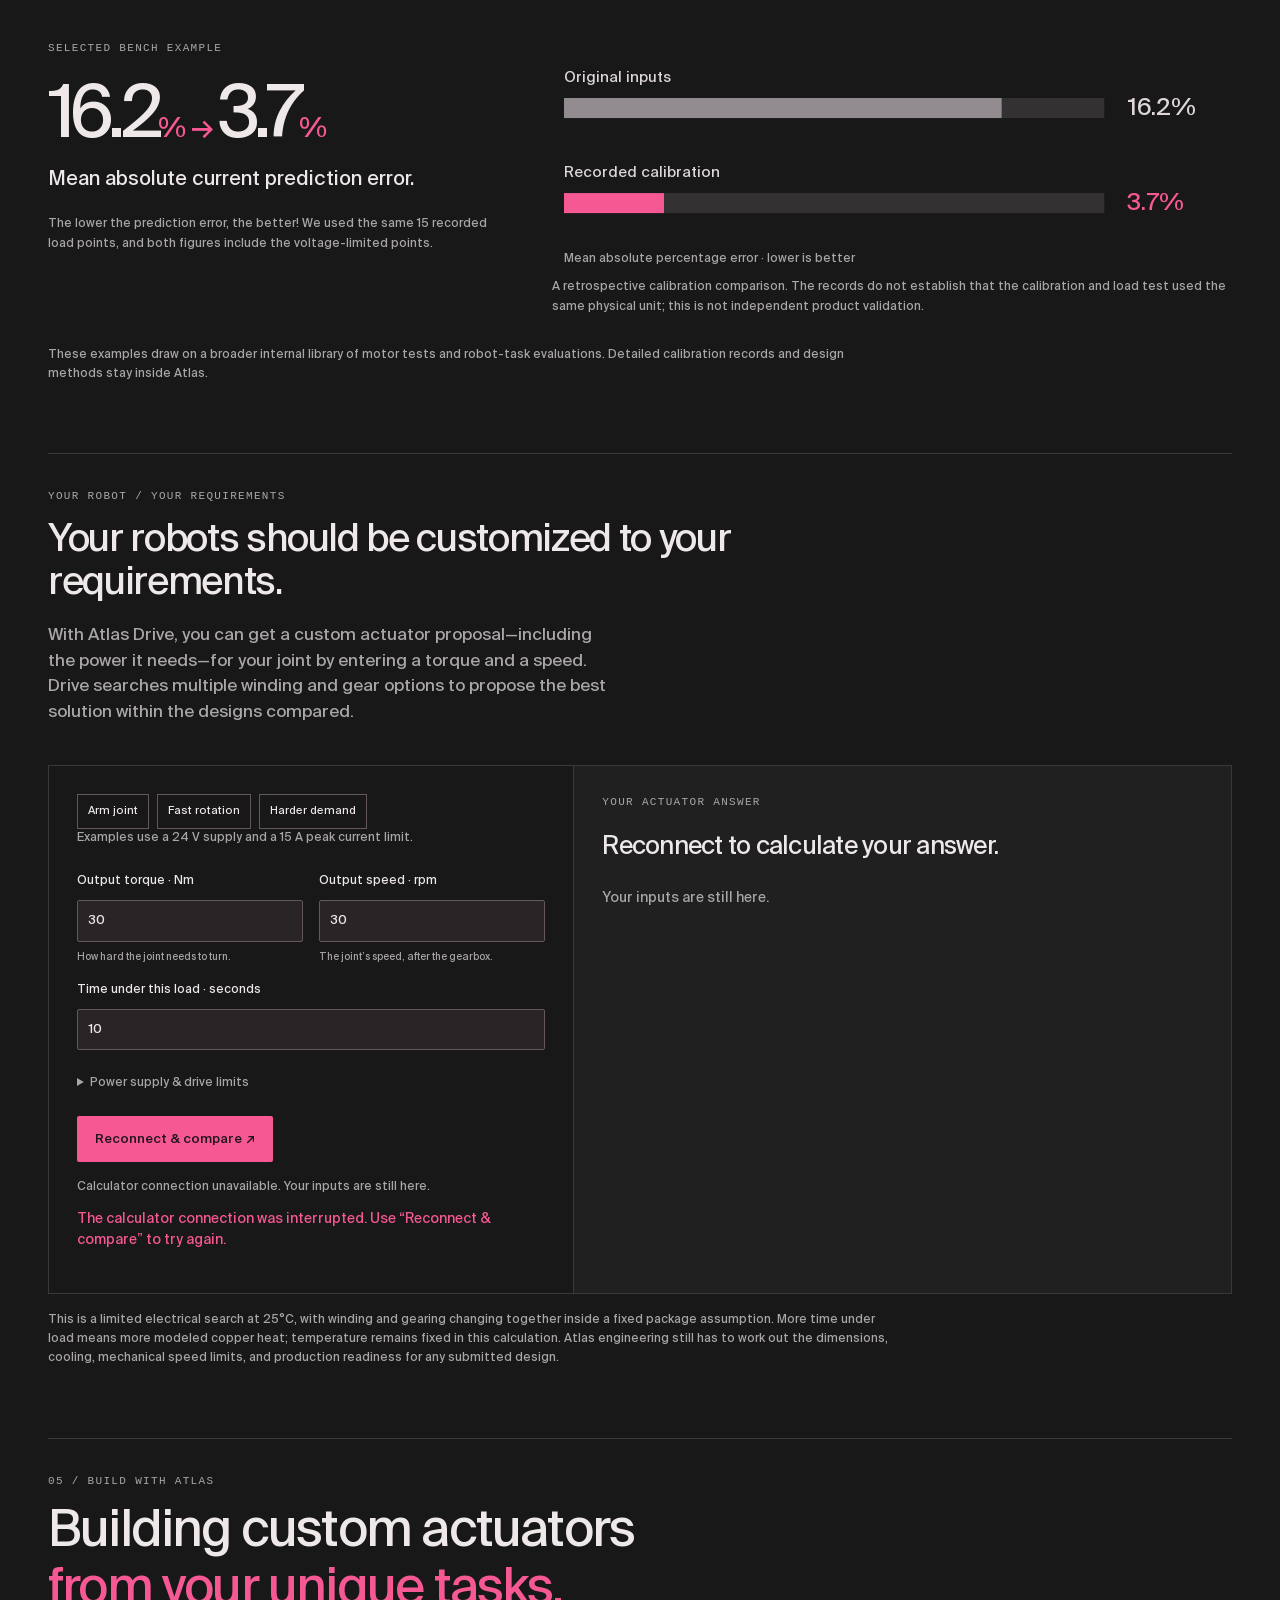
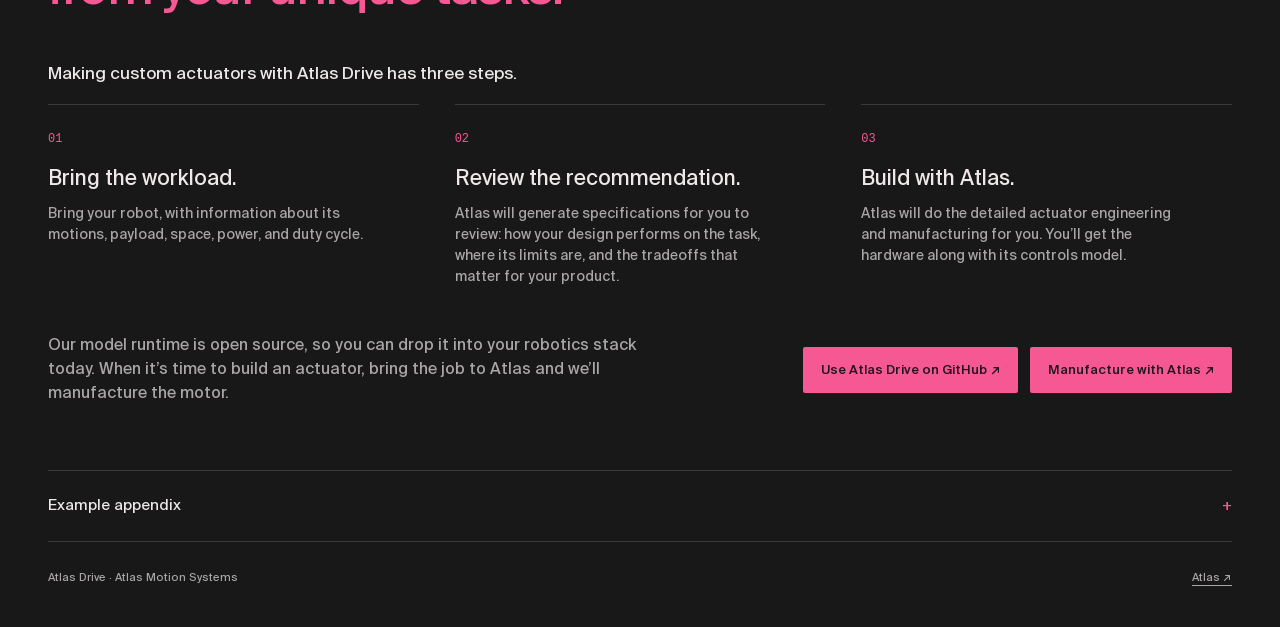
==== commit ac1c994a: "Credit Pranav Myana and Pravardh Mishra on research post" ====
--- a/index.html
+++ b/index.html
@@ -4,6 +4,7 @@
   <meta name="atlas-drive-api" content="https://theenergynerd--atlas-drive-customer-calculator-api.us-east.modal.run" />
   <meta charset="utf-8" />
   <meta name="viewport" content="width=device-width,initial-scale=1" />
+  <meta name="author" content="Pranav Myana, Pravardh Mishra" />
   <title>Atlas Drive — Custom actuators for every task</title>
   <meta name="description" content="Atlas designs and builds motors and actuators. Atlas Drive lets your team design the best motor for your task before you order a single part." />
   <meta name="theme-color" content="#181818" />
@@ -27,6 +28,7 @@
     <section class="hero">
       <p class="eyebrow">Atlas Drive <span>Selected examples</span></p>
       <h1>Custom actuators<br /><span>for every task.</span></h1>
+      <p class="byline">By Pranav Myana and Pravardh Mishra</p>
       <div class="hero-bottom"><p>Atlas designs and builds motors and actuators. Atlas Drive lets your team design the best motor for your task before you order a single part. Here’s how it works.</p><a class="text-link" href="#workload">Start with the work <span aria-hidden="true">↓</span></a></div>
     </section>
 
--- a/assets/research/manufacturing.css
+++ b/assets/research/manufacturing.css
@@ -21,3 +21,5 @@
 .course-media{display:grid;grid-template-columns:minmax(0,1.65fr) minmax(360px,1fr);align-items:center;background:#202020}.course-media>video{width:100%;display:block}.course-hardware-host{min-width:0;border-left:1px solid #494149;background:#25272a;align-self:stretch}.course-hardware-host iframe{width:100%;display:block;border:0}@media(max-width:1000px){.course-media{grid-template-columns:1fr}.course-hardware-host{border-left:0;border-top:1px solid #494149}}
 .drive-power-proposal{border:1px solid var(--pink);padding:18px;margin:15px 0 24px;background:#34252d}.drive-power-proposal h4{font-size:18px;font-weight:400;margin:10px 0}.drive-power-proposal .primary{margin-top:8px}.delivery-links{display:flex;flex-wrap:wrap;gap:12px}.delivery-links .primary{white-space:nowrap}
 @media(max-width:760px){.masthead{flex-direction:column;align-items:flex-start;gap:18px}.masthead nav{flex-wrap:wrap;gap:12px 20px}.masthead nav a:last-child{display:inline}}
+
+.hero .byline{font-size:14px;line-height:1.5;color:var(--muted);margin:-16px 0 28px}
